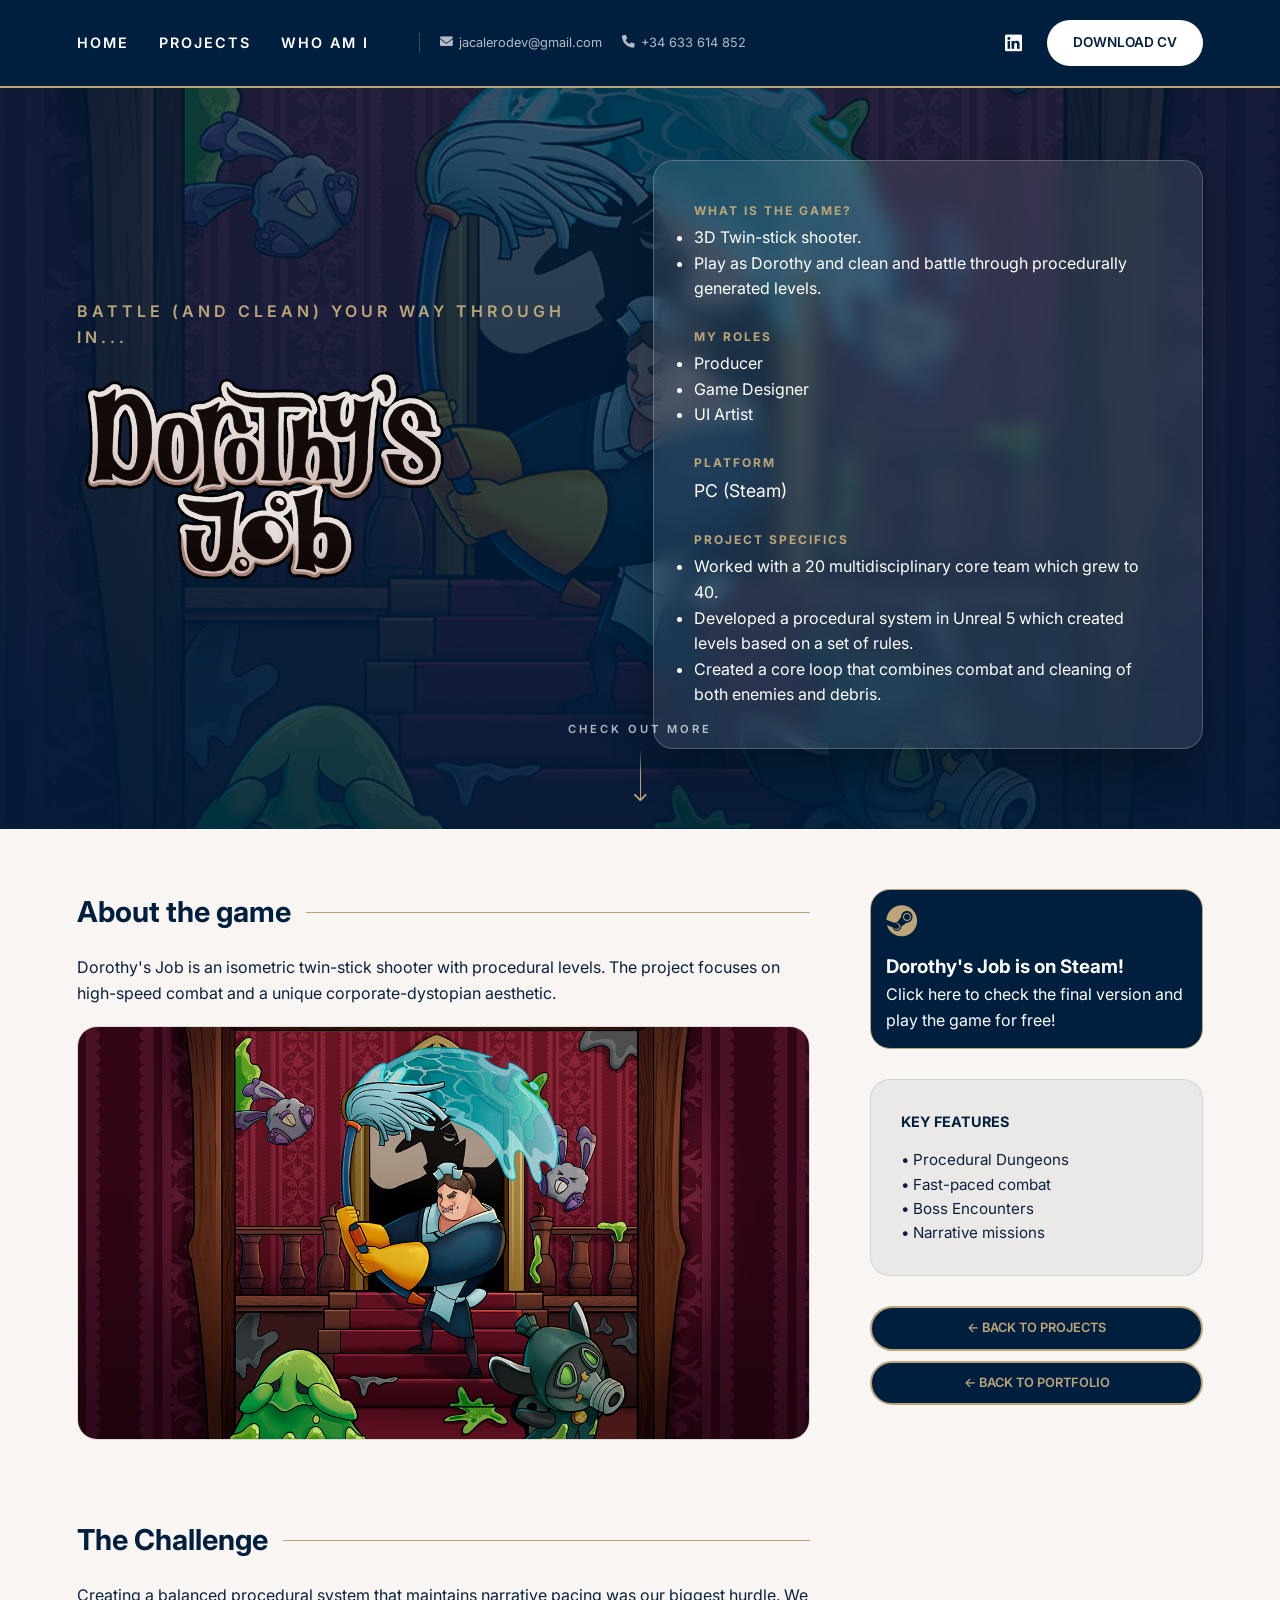
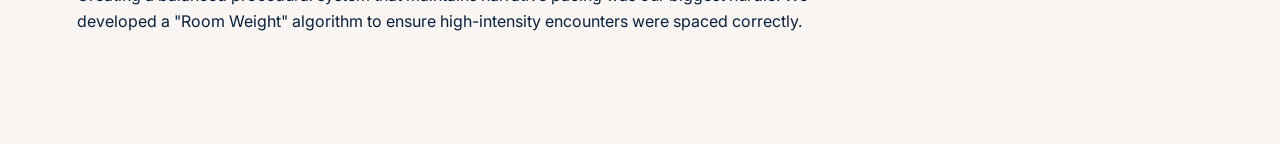
==== dorothy-project.html @ 3fcc6053 "Dorothy's project page primeros cambios" ====
<!DOCTYPE html>
<html lang="es">
<head>
    <meta charset="UTF-8">
    <meta name="viewport" content="width=device-width, initial-scale=1.0">
    <title>Dorothy's Job | Project Case Study</title>
    <link href="https://fonts.googleapis.com/css2?family=Inter:wght@300;400;600&display=swap" rel="stylesheet">
    <link rel="stylesheet" href="https://cdnjs.cloudflare.com/ajax/libs/font-awesome/6.0.0/css/all.min.css">
    <style>
        @view-transition {
            navigation: auto;
        }
        :root {
            --bg: #f8f5f2;
            --primary: #0a203e;
            --nav-navy: #001f3f;
            --nav-hover: #00152b;
            --accent-blue: #bca679;
            --text-dim: #b19e95;
            --color-apellido: #c0a265;
        }

        * {
            margin: 0;
            padding: 0;
            box-sizing: border-box;
        }

        body {
            background: var(--bg);
            color: var(--primary);
            font-family: 'Inter', sans-serif;
            line-height: 1.6;
            overflow-x: hidden;
        }

        @keyframes fadeIn {
            from {
                opacity: 0;
            }

            to {
                opacity: 1;
            }
        }

        @keyframes slideUp {
            from {
                opacity: 0;
                transform: translateY(30px);
            }

            to {
                opacity: 1;
                transform: translateY(0);
            }
        }

        .animate-fade {
            animation: fadeIn 1s ease forwards;
        }

        .animate-slide {
            opacity: 0;
            animation: slideUp 0.8s ease forwards;
        }

        .delay-1 {
            animation-delay: 0.2s;
        }

        .delay-2 {
            animation-delay: 0.4s;
        }

        .delay-3 {
            animation-delay: 0.6s;
        }

        .hero-nav {
            position: fixed;
            top: 0;
            width: 100%;
            display: flex;
            justify-content: space-between;
            align-items: center;
            padding: 20px 6vw;
            background: var(--nav-navy);
            border-bottom: 2px solid var(--accent-blue);
            z-index: 1000;
            animation: fadeIn 0.8s ease;
        }

        .nav-left {
            display: flex;
            align-items: center;
            gap: 30px;
        }

        .nav-item {
            text-decoration: none;
            color: #ffffff;
            font-weight: 600;
            font-size: 0.9rem;
            letter-spacing: 2px;
            transition: 0.3s;
        }

            .nav-item:hover {
                color: var(--accent-blue);
            }

        .social-link {
            color: white;
            font-size: 1.2rem;
            transition: 0.3s;
        }

            .social-link:hover {
                color: var(--accent-blue);
                transform: translateY(-2px);
            }

        .nav-cv-button {
            padding: 10px 24px;
            background: #ffffff;
            color: var(--nav-navy);
            text-decoration: none;
            font-weight: 600;
            border-radius: 50px;
            text-transform: uppercase;
            font-size: 0.85rem;
            transition: all 0.3s ease;
            border: 2px solid transparent;
        }

            .nav-cv-button:hover {
                background: var(--nav-hover);
                color: var(--accent-blue);
                border-color: var(--accent-blue);
                box-shadow: 0 4px 15px rgba(0,0,0,0.2);
            }

        .btn-styled {
            padding: 10px 24px;
            background: var(--nav-navy);
            color: var(--accent-blue);
            text-decoration: none;
            font-weight: 600;
            border-radius: 50px;
            text-transform: uppercase;
            font-size: 0.8rem;
            transition: all 0.3s ease;
            border: 2px solid var(--accent-blue);
            display: inline-block;
            text-align: center;
        }

            .btn-styled:hover {
                background: var(--accent-blue);
                color: var(--nav-navy);
                transform: translateY(-2px);
            }

        .project-hero {
            margin-top: 80px;
            padding: 80px 6vw;
            min-height: 500px;
            display: flex;
            align-items: center;
            justify-content: space-between;
            gap: 40px;
            position: relative;
            background: linear-gradient(rgba(0,31,63,0.7), rgba(0,31,63,0.85)), url('images/Dorothy01.png');
            background-size: cover;
            background-position: center;
            background-attachment: fixed;
            color: white;
            overflow: hidden;
        }

        .hero-title-area {
            flex: 1;
            text-align: left;
        }

            .hero-title-area h1 {
                font-size: 4rem;
                line-height: 1;
                margin: 10px 0;
                text-transform: uppercase;
            }

        .project-tagline {
            color: var(--accent-blue);
            font-weight: 600;
            text-transform: uppercase;
            letter-spacing: 4px;
            font-size: 1rem;
        }

        .project-spec-card {
            flex: 0 1 550px;
            background: rgba(255, 255, 255, 0.1);
            backdrop-filter: blur(10px);
            -webkit-backdrop-filter: blur(10px);
            padding: 40px;
            border-radius: 20px;
            border: 1px solid rgba(255, 255, 255, 0.2);
            display: grid;
            grid-template-columns: 1fr;
            gap: 25px;
            box-shadow: 0 20px 40px rgba(0,0,0,0.3);
        }

        .spec-item h5 {
            font-size: 0.75rem;
            color: var(--accent-blue);
            text-transform: uppercase;
            letter-spacing: 2px;
            margin-bottom: 5px;
        }

        .spec-item p {
            font-weight: 400;
            font-size: 1.1rem;
            color: white;
        }
        .nav-contact-data {
            display: flex;
            gap: 20px;
            margin-left: 20px;
            border-left: 1px solid rgba(255,255,255,0.2);
            padding-left: 20px;
        }
        .nav-right {
            display: flex;
            align-items: center;
            gap: 25px;
        }

        .contact-link {
            color: rgba(255,255,255,0.7);
            text-decoration: none;
            font-size: 0.8rem;
            display: flex;
            align-items: center;
            gap: 6px;
            transition: 0.3s;
        }

            .contact-link:hover {
                color: var(--accent-blue);
            }

        .main-container {
            max-width: 1300px;
            margin: 60px auto;
            padding: 0 6vw;
        }

        .project-grid {
            display: grid;
            grid-template-columns: 2.2fr 1fr;
            gap: 60px;
        }

        .content-section {
            margin-bottom: 50px;
        }

            .content-section h2 {
                font-size: 1.8rem;
                color: var(--nav-navy);
                margin-bottom: 20px;
                display: flex;
                align-items: center;
                gap: 15px;
            }

                .content-section h2::after {
                    content: "";
                    flex: 1;
                    height: 1px;
                    background: var(--accent-blue);
                }
        .project-image-small {
            width: 70%;
            border-radius: 20px;
            margin: 20px 0;
            border: 1px solid rgba(0,0,0,0.1);
            transition: transform 0.4s ease;
        }
            .project-image-small:hover {
                transform: scale(1.02);
            }
        .project-image-large {
            width: 100%;
            border-radius: 20px;
            margin: 20px 0;
            border: 1px solid rgba(0,0,0,0.1);
            transition: transform 0.4s ease;
        }

            .project-image-large:hover {
                transform: scale(1.02);
            }

        .project-sidebar {
            display: flex;
            flex-direction: column;
            gap: 30px;
        }

        .action-card {
            background: var(--nav-navy);
            color: white;
            padding: 15px;
            border-radius: 20px;
            text-decoration: none;
            transition: 0.3s;
            border: 1px solid var(--accent-blue);
        }

            .action-card:hover {
                transform: translateY(-5px);
                background: var(--nav-hover);
                box-shadow: 0 10px 25px rgba(0,31,63,0.2);
            }

            .action-card i {
                font-size: 2rem;
                color: var(--accent-blue);
                margin-bottom: 15px;
            }

        .sidebar-box {
            background: rgba(0,31,63,0.05);
            padding: 30px;
            border-radius: 20px;
            border: 1px solid rgba(0,31,63,0.1);
        }

        @media (max-width: 1000px) {
            .project-hero {
                flex-direction: column;
                text-align: center;
                padding-top: 120px;
            }

            .hero-title-area {
                text-align: center;
            }

            .project-spec-card {
                width: 100%;
                flex: none;
            }

            .project-grid {
                grid-template-columns: 1fr;
            }

            .hero-title-area h1 {
                font-size: 2.8rem;
            }
        }
        .scroll-indicator {
            position: absolute;
            bottom: 30px; /* Distancia desde el fondo del hero */
            left: 50%;
            transform: translateX(-50%);
            display: flex;
            flex-direction: column;
            align-items: center;
            gap: 10px;
            z-index: 10;
            cursor: pointer;
            opacity: 0.8;
            transition: opacity 0.3s ease;
        }

            .scroll-indicator:hover {
                opacity: 1;
            }

        .scroll-text {
            font-size: 0.7rem;
            text-transform: uppercase;
            letter-spacing: 3px;
            color: rgba(255, 255, 255, 0.7);
            font-weight: 600;
        }

        .arrow-container {
            display: flex;
            flex-direction: column;
            align-items: center;
            position: relative;
            height: 50px; /* Altura total de la línea + flecha */
        }

        .arrow-line {
            width: 1px;
            height: 100%; /* Ocupa toda la altura del contenedor */
            background: linear-gradient(to bottom, rgba(188, 166, 121, 0), var(--accent-blue) 50%, var(--accent-blue));
            animation: lengthenLine 2s infinite;
            transform-origin: top;
        }

        .arrow-head {
            font-size: 0.9rem;
            color: var(--accent-blue);
            position: absolute;
            bottom: -5px; /* Ajuste para que la punta de la flecha toque la línea */
            animation: nudgeArrow 2s infinite;
        }

        /* --- ANIMACIONES PARA EL SCROLL --- */
        @keyframes lengthenLine {
            0% {
                transform: scaleY(0);
                opacity: 0;
            }

            30% {
                transform: scaleY(1);
                opacity: 1;
            }

            60% {
                transform: scaleY(1);
                opacity: 1;
            }

            90% {
                transform: scaleY(1);
                opacity: 0;
            }

            100% {
                transform: scaleY(1);
                opacity: 0;
            }
        }

        @keyframes nudgeArrow {
            0% {
                transform: translateY(-10px);
                opacity: 0;
            }

            30% {
                transform: translateY(0);
                opacity: 1;
            }

            60% {
                transform: translateY(5px);
                opacity: 1;
            }

            90% {
                transform: translateY(5px);
                opacity: 0;
            }

            100% {
                transform: translateY(5px);
                opacity: 0;
            }
        }

        /* Ajuste para que no moleste en móviles muy pequeños */
        @media (max-height: 600px) {
            .scroll-indicator {
                display: none;
            }
        }
    </style>
</head>
<body>

    <nav class="hero-nav">
        <div class="nav-left">
            <a class="nav-item" href="index.html">HOME</a>
            <a class="nav-item" href="projects.html">PROJECTS</a>
            <a class="nav-item" href="whoami.html">WHO AM I</a>

            <div class="nav-contact-data">
                <a href="mailto:jacalerodev@gmail.com" class="contact-link"><i class="fas fa-envelope"></i> jacalerodev@gmail.com</a>
                <a href="tel:+34633614852" class="contact-link"><i class="fas fa-phone"></i> +34 633 614 852</a>
            </div>
        </div>
        <div class="nav-right">
            <a href="https://linkedin.com/in/juanantoniocalero" target="_blank" class="social-link"><i class="fab fa-linkedin"></i></a>
            <a href="CVJuanAntonioCalero.pdf" download="CVJuanAntonioCalero.pdf" class="nav-cv-button">Download CV</a>
        </div>
    </nav>

    <header class="project-hero animate-fade">
        <div class="hero-title-area animate-slide delay-1">
            <p class="project-tagline">Battle (and clean) your way through in...</p>
            <img src="images/Dorothy02.png" class="project-image-small" alt="Project-logo">

        </div>

        <div class="project-spec-card animate-slide delay-2">
            <div class="spec-item">
                <h5>WHAT IS THE GAME?</h5>
                <p>
                    <ul>
                        <li>3D Twin-stick shooter.</li>
                        <li>Play as Dorothy and clean and battle through procedurally generated levels.</li>
                    </ul>
                </p>
            </div>
            <div class="spec-item">
                <h5>MY ROLES</h5>
                <p>
                    <ul>
                        <li>Producer</li>
                        <li>Game Designer</li>
                        <li>UI Artist</li>
                    </ul>
                </p>
            </div>
            <div class="spec-item">
                <h5>PLATFORM</h5>
                <p>PC (Steam)</p>
            </div>
            <div class="spec-item">
                <h5>PROJECT SPECIFICS</h5>
                <p>
                    <ul>
                        <li>Worked with a 20 multidisciplinary core team which grew to 40.</li>
                        <li>Developed a procedural system in Unreal 5 which created levels based on a set of rules.</li>
                        <li>Created a core loop that combines combat and cleaning of both enemies and debris.</li>
                    </ul>
                </p>
            </div>
        </div>
        <div class="scroll-indicator animate-fade delay-3">
            <span class="scroll-text">Check out more</span>
            <div class="arrow-container">
                <div class="arrow-line"></div>
                <i class="fas fa-chevron-down arrow-head"></i>
            </div>
        </div>
    </header>

    <div class="main-container">
        <div class="project-grid">
            <div class="project-main-content">
                <section class="content-section animate-slide delay-1">
                    <h2>About the game</h2>
                    <p>Dorothy's Job is an isometric twin-stick shooter with procedural levels. The project focuses on high-speed combat and a unique corporate-dystopian aesthetic.</p>
                    <img src="images/Dorothy01.png" class="project-image-large" alt="Gameplay screenshot">
                </section>

                <section class="content-section animate-slide delay-2">
                    <h2>The Challenge</h2>
                    <p>Creating a balanced procedural system that maintains narrative pacing was our biggest hurdle. We developed a "Room Weight" algorithm to ensure high-intensity encounters were spaced correctly.</p>
                </section>
            </div>

            <aside class="project-sidebar animate-slide delay-3">
                <a href="https://store.steampowered.com/app/3926730/Dorothys_Job/" target="_blank" class="action-card">
                    <i class="fab fa-steam"></i>
                    <h3>Dorothy's Job is on Steam!</h3>
                    <p>Click here to check the final version and play the game for free!</p>
                </a>

                <div class="sidebar-box">
                    <h4 style="margin-bottom: 15px; font-size: 0.9rem; text-transform: uppercase; color: var(--nav-navy);">Key Features</h4>
                    <p style="font-size: 0.95rem;">
                        • Procedural Dungeons<br>
                        • Fast-paced combat<br>
                        • Boss Encounters<br>
                        • Narrative missions
                    </p>
                </div>

                <div style="display: flex; flex-direction: column; gap: 10px;">
                    <a href="projects.html" class="btn-styled">← Back to Projects</a>
                    <a href="index.html" class="btn-styled">← Back to Portfolio</a>
                </div>
            </aside>
        </div>
    </div>

</body>
</html>
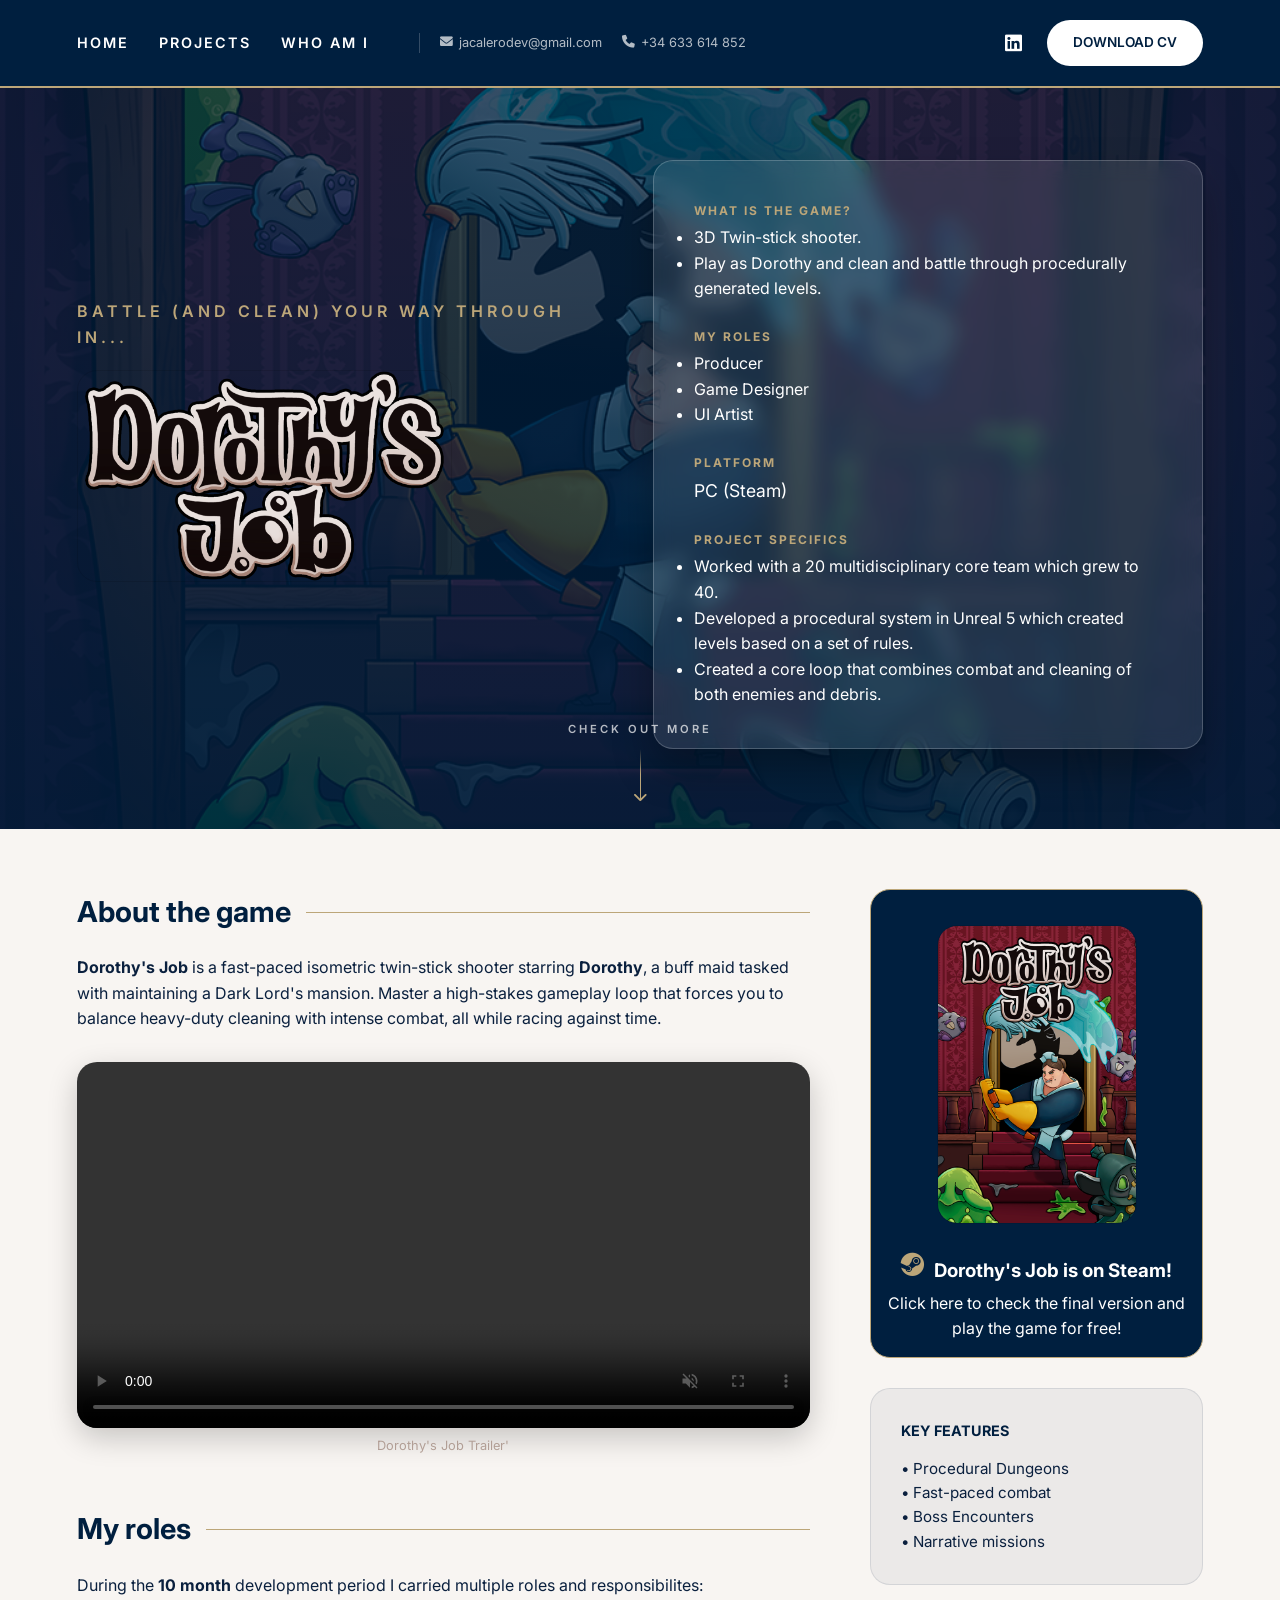
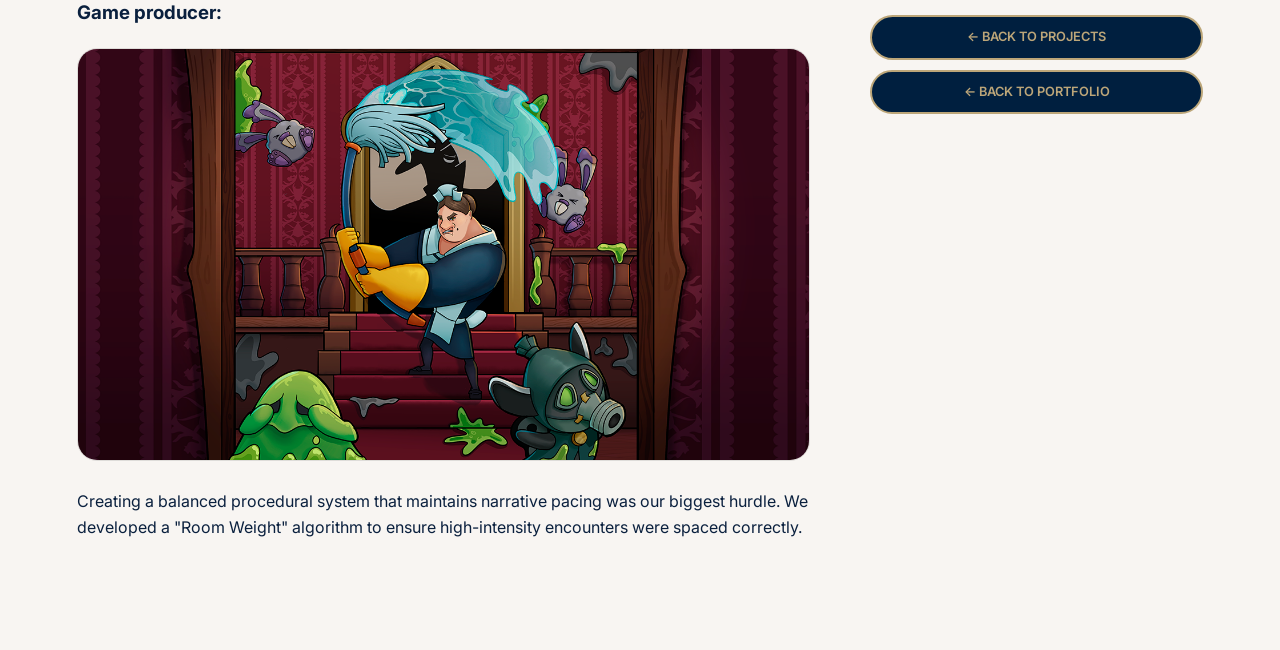
==== commit 7baae72e: "cambios project dorothy 2" ====
--- a/dorothy-project.html
+++ b/dorothy-project.html
@@ -286,12 +286,25 @@
                 }
         .project-image-small {
             width: 70%;
+            max-width: 200px;
             border-radius: 20px;
             margin: 20px 0;
             border: 1px solid rgba(0,0,0,0.1);
             transition: transform 0.4s ease;
+
         }
             .project-image-small:hover {
+                transform: scale(1.02);
+            }
+        .project-image-medium {
+            width: 70%;
+            border-radius: 20px;
+            margin: 20px 0;
+            border: 1px solid rgba(0,0,0,0.1);
+            transition: transform 0.4s ease;
+        }
+
+            .project-image-medium:hover {
                 transform: scale(1.02);
             }
         .project-image-large {
@@ -320,6 +333,8 @@
             text-decoration: none;
             transition: 0.3s;
             border: 1px solid var(--accent-blue);
+            align-items: center; /* <--- ESTO CENTRA TODO HORIZONTALMENTE */
+            text-align: center; /* <--- ESTO CENTRA LOS TEXTOS (h3 y p) */
         }
 
             .action-card:hover {
@@ -501,7 +516,7 @@
     <header class="project-hero animate-fade">
         <div class="hero-title-area animate-slide delay-1">
             <p class="project-tagline">Battle (and clean) your way through in...</p>
-            <img src="images/Dorothy02.png" class="project-image-small" alt="Project-logo">
+            <img src="images/Dorothy02.png" class="project-image-medium" alt="Project-logo">
 
         </div>
 
@@ -553,23 +568,46 @@
         <div class="project-grid">
             <div class="project-main-content">
                 <section class="content-section animate-slide delay-1">
-                    <h2>About the game</h2>
-                    <p>Dorothy's Job is an isometric twin-stick shooter with procedural levels. The project focuses on high-speed combat and a unique corporate-dystopian aesthetic.</p>
+                    <div class="project-main-content">
+                        <section class="content-section animate-slide delay-1">
+                            <h2>About the game</h2>
+                            <p>
+                                <strong>Dorothy's Job</strong> is a fast-paced isometric twin-stick shooter starring <strong>Dorothy</strong>, a buff maid
+                                tasked with maintaining a Dark Lord's mansion. Master a high-stakes gameplay loop that forces you to balance heavy-duty cleaning
+                                with intense combat, all while racing against time.
+                            </p>
+                            <div style="margin: 30px 0;">
+                                <video controls muted width="100%" style="border-radius: 20px; box-shadow: 0 10px 30px rgba(0,0,0,0.2);">
+                                    <source src="images/DorothyTrailer.mp4" type="video/mp4">
+                                </video>
+                                <p style="font-size: 0.8rem; color: var(--text-dim); text-align: center;">Dorothy's Job Trailer'</p>
+                                
+                            </div>
+                        </section>
+                    </div>
+                </section>
+                <section class="content-section animate-slide delay-2">
+                    <h2>My roles</h2>
+                    <p>During the <strong>10 month</strong> development period I carried multiple roles and responsibilites:</p>
+                    <h3>Game producer:</h3>
+
                     <img src="images/Dorothy01.png" class="project-image-large" alt="Gameplay screenshot">
-                </section>
-
-                <section class="content-section animate-slide delay-2">
-                    <h2>The Challenge</h2>
                     <p>Creating a balanced procedural system that maintains narrative pacing was our biggest hurdle. We developed a "Room Weight" algorithm to ensure high-intensity encounters were spaced correctly.</p>
                 </section>
             </div>
 
             <aside class="project-sidebar animate-slide delay-3">
-                <a href="https://store.steampowered.com/app/3926730/Dorothys_Job/" target="_blank" class="action-card">
-                    <i class="fab fa-steam"></i>
-                    <h3>Dorothy's Job is on Steam!</h3>
-                    <p>Click here to check the final version and play the game for free!</p>
-                </a>
+                    <a href="https://store.steampowered.com/app/3926730/Dorothys_Job/" target="_blank" class="action-card">
+                        <img src="images/Dorothy03.png" class="project-image-small" alt="Dorothy-Case">
+
+                        <div style="display: flex; align-items: center; gap: 10px; justify-content: center;">
+                            <i class="fab fa-steam" style="font-size: 1.5rem; color: var(--accent-blue);"></i>
+                            <h3 style="margin: 0; ">Dorothy's Job is on Steam!</h3>
+                        </div>
+
+                        <p>Click here to check the final version and play the game for free!</p>
+                    </a>
+                
 
                 <div class="sidebar-box">
                     <h4 style="margin-bottom: 15px; font-size: 0.9rem; text-transform: uppercase; color: var(--nav-navy);">Key Features</h4>
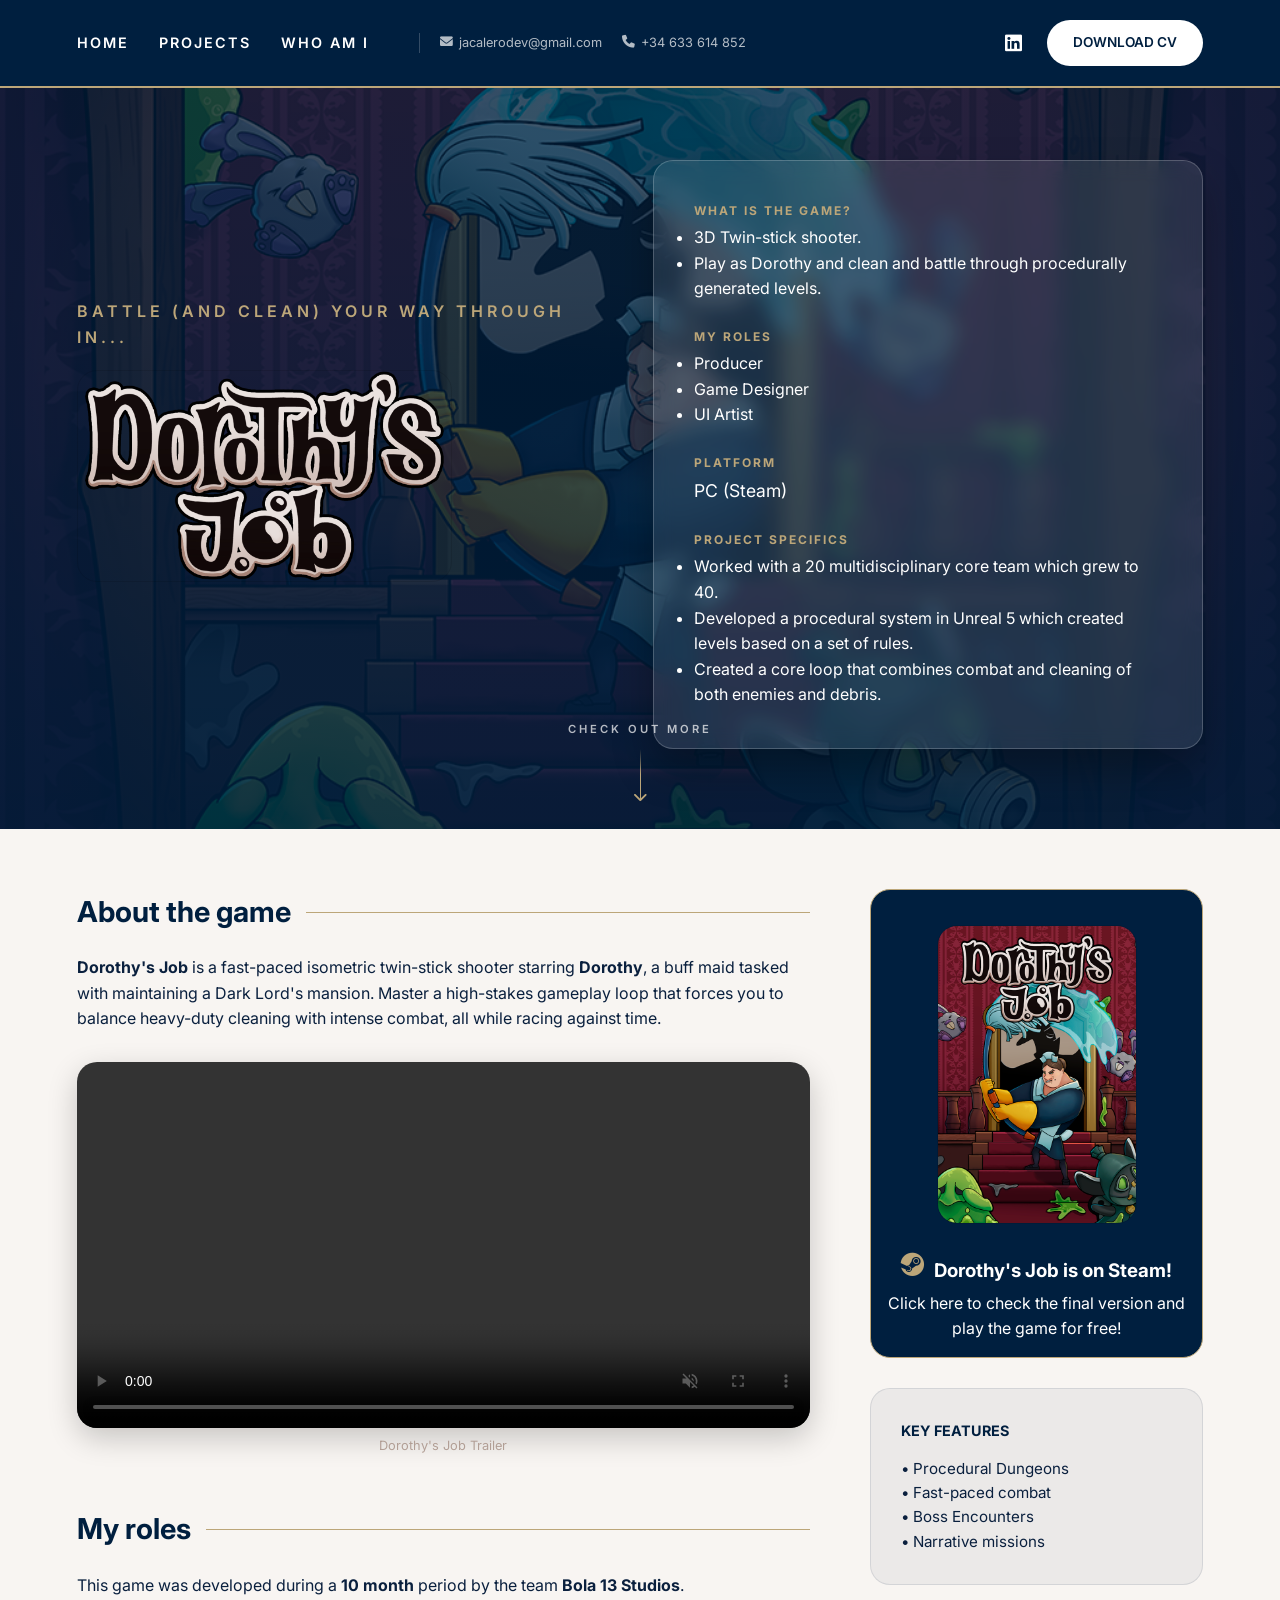
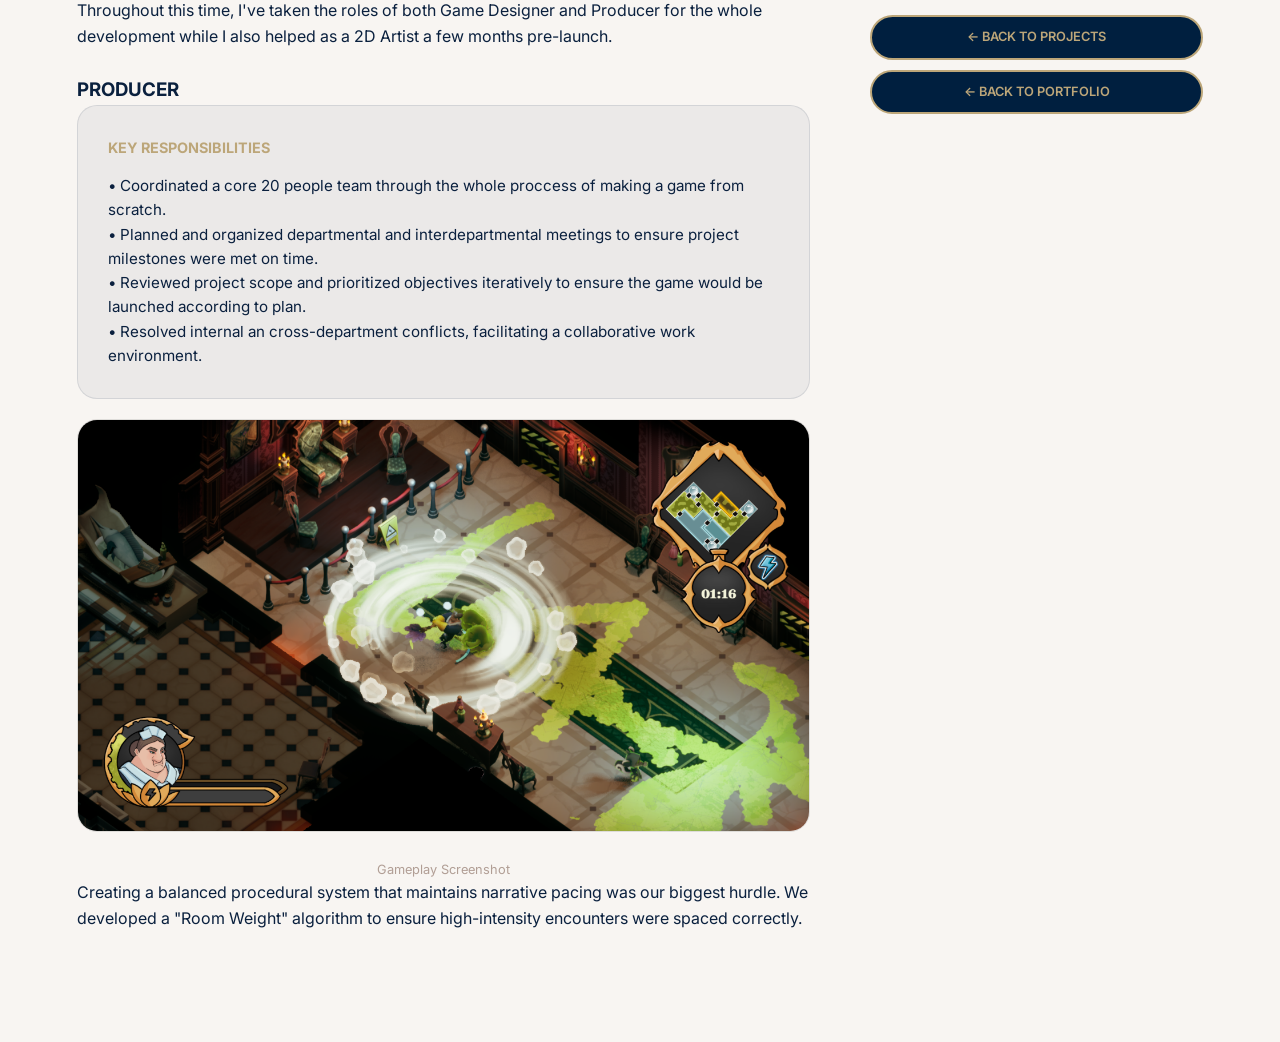
==== commit 172f6495: "cambios 2 y añadido imagen proyecto" ====
--- a/dorothy-project.html
+++ b/dorothy-project.html
@@ -580,7 +580,7 @@
                                 <video controls muted width="100%" style="border-radius: 20px; box-shadow: 0 10px 30px rgba(0,0,0,0.2);">
                                     <source src="images/DorothyTrailer.mp4" type="video/mp4">
                                 </video>
-                                <p style="font-size: 0.8rem; color: var(--text-dim); text-align: center;">Dorothy's Job Trailer'</p>
+                                <p style="font-size: 0.8rem; color: var(--text-dim); text-align: center;">Dorothy's Job Trailer</p>
                                 
                             </div>
                         </section>
@@ -588,10 +588,23 @@
                 </section>
                 <section class="content-section animate-slide delay-2">
                     <h2>My roles</h2>
-                    <p>During the <strong>10 month</strong> development period I carried multiple roles and responsibilites:</p>
-                    <h3>Game producer:</h3>
-
-                    <img src="images/Dorothy01.png" class="project-image-large" alt="Gameplay screenshot">
+                    <p>
+                        This game was developed during a <strong>10 month</strong> period by the team <strong>Bola 13 Studios</strong>.<br />
+                        Throughout this time, I've taken the roles of both Game Designer and Producer for the whole development while I also helped as a 2D Artist a few
+                        months pre-launch.
+                    </p><br>
+                    <h3>PRODUCER</h3>
+                    <div class="sidebar-box">
+                        <h4 style="margin-bottom: 15px; font-size: 0.9rem; text-transform: uppercase; color: var(--accent-blue);">KEY RESPONSIBILITIES</h4>
+                        <p style="font-size: 0.95rem;">
+                            • Coordinated a core 20 people team through the whole proccess of making a game from scratch.<br>
+                            • Planned and organized departmental and interdepartmental meetings to ensure project milestones were met on time.<br>
+                            • Reviewed project scope and prioritized objectives iteratively to ensure the game would be launched according to plan.<br>
+                            • Resolved internal an cross-department conflicts, facilitating a collaborative work environment.
+                        </p>
+                    </div>
+                    <img src="images/Dorothy04.png" class="project-image-large" alt="Gameplay screenshot">
+                    <p style="font-size: 0.8rem; color: var(--text-dim); text-align: center;">Gameplay Screenshot</p>
                     <p>Creating a balanced procedural system that maintains narrative pacing was our biggest hurdle. We developed a "Room Weight" algorithm to ensure high-intensity encounters were spaced correctly.</p>
                 </section>
             </div>
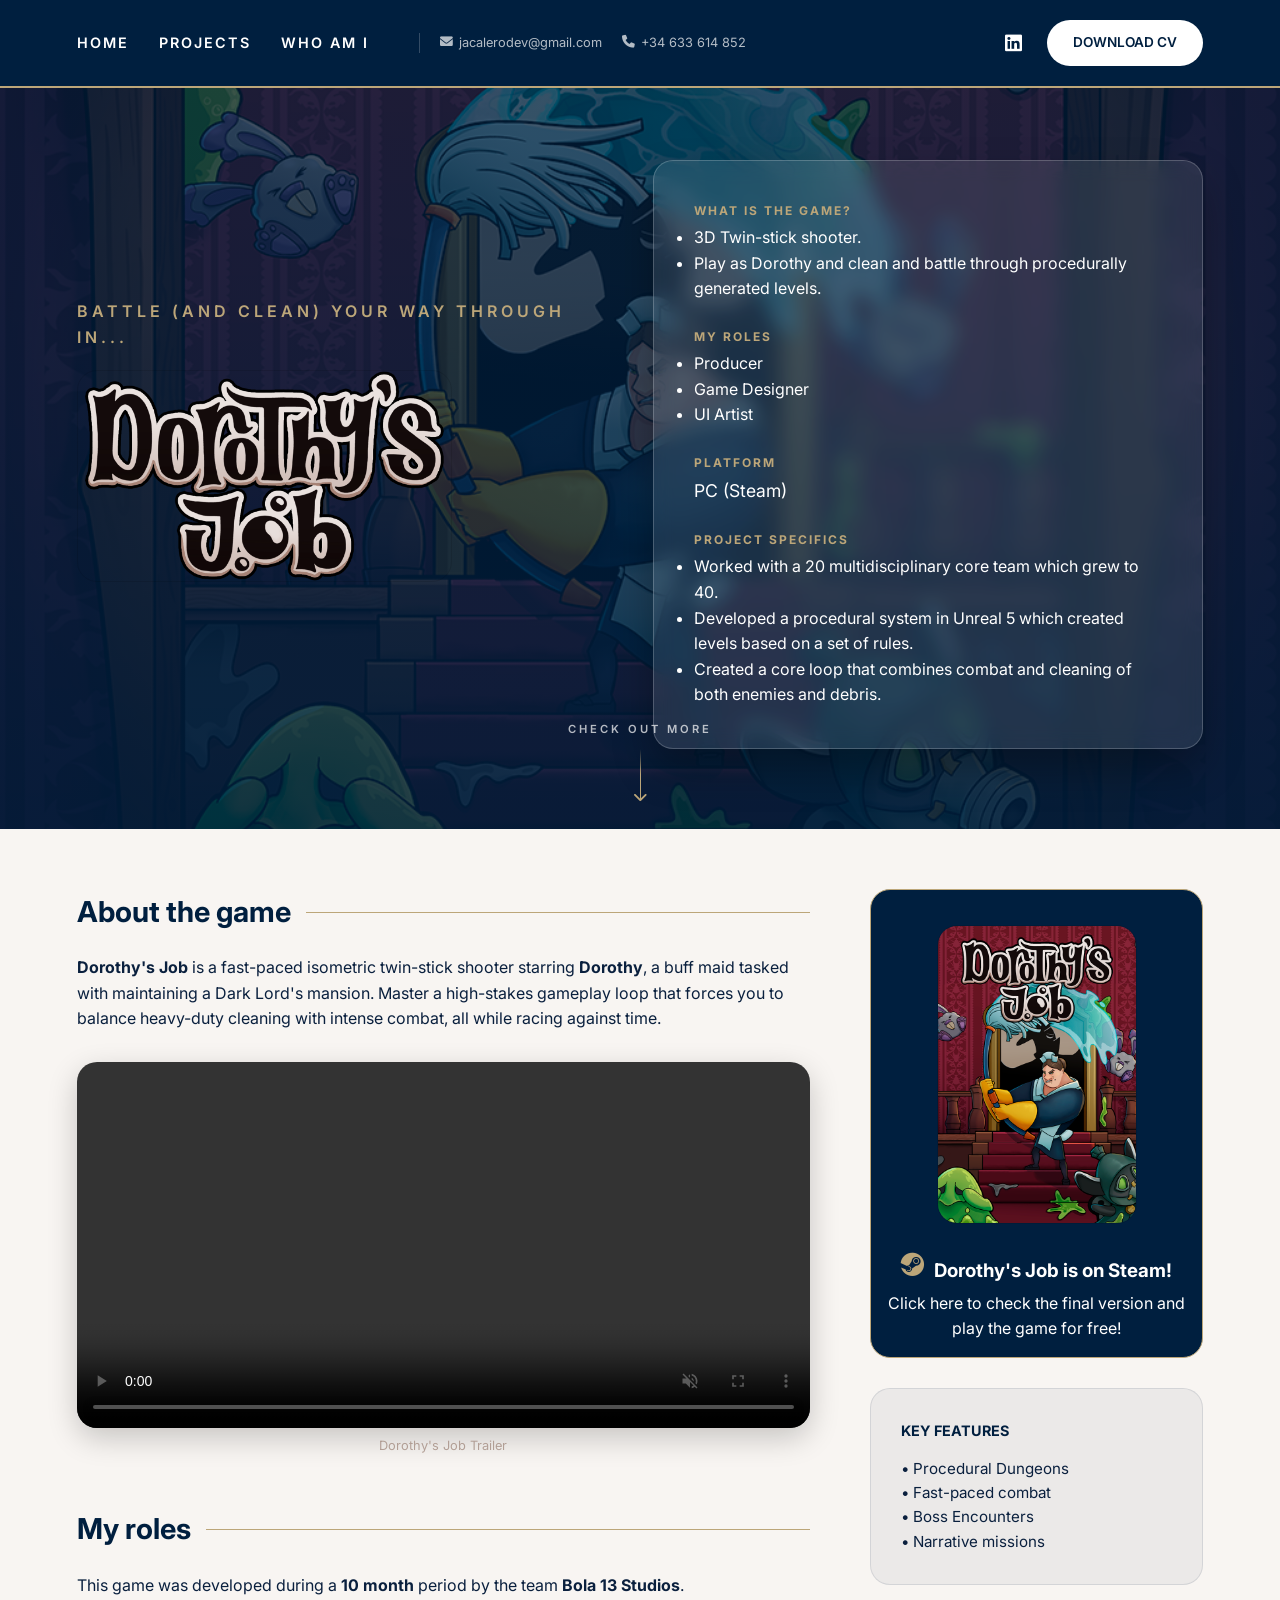
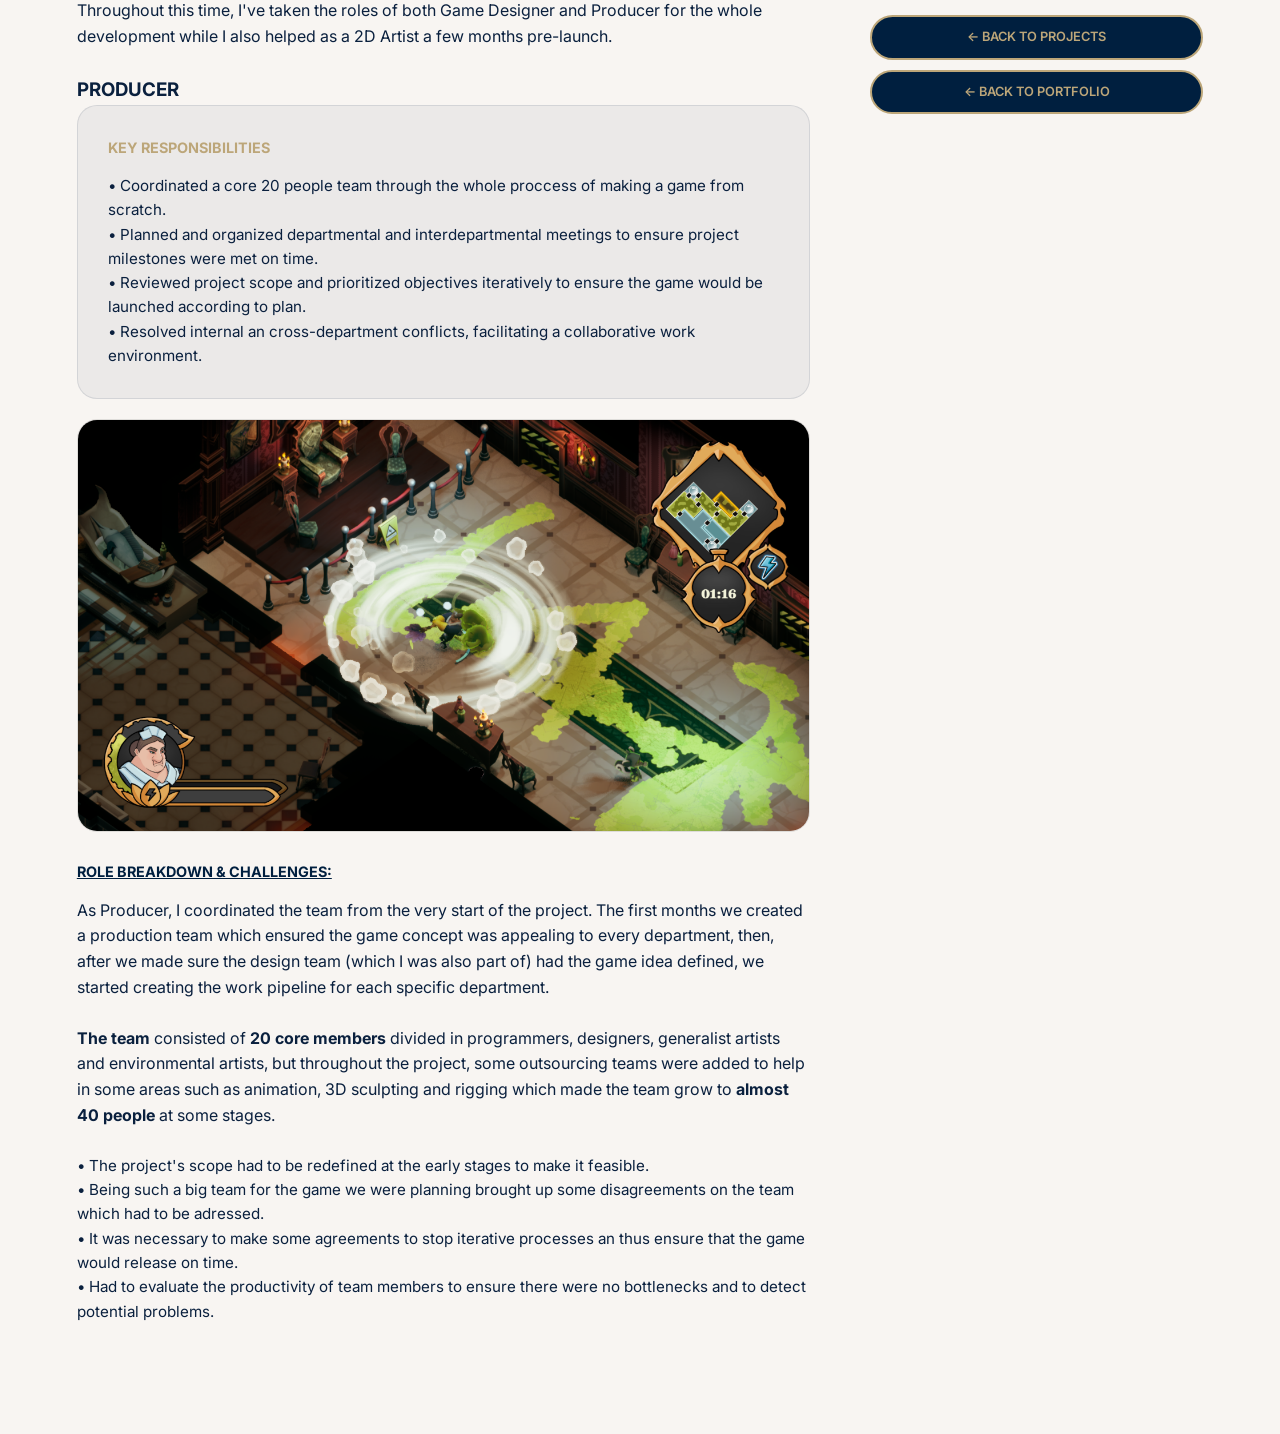
==== commit bd45f762: "Descripcion dorothy producer" ====
--- a/dorothy-project.html
+++ b/dorothy-project.html
@@ -581,7 +581,6 @@
                                     <source src="images/DorothyTrailer.mp4" type="video/mp4">
                                 </video>
                                 <p style="font-size: 0.8rem; color: var(--text-dim); text-align: center;">Dorothy's Job Trailer</p>
-                                
                             </div>
                         </section>
                     </div>
@@ -604,8 +603,22 @@
                         </p>
                     </div>
                     <img src="images/Dorothy04.png" class="project-image-large" alt="Gameplay screenshot">
-                    <p style="font-size: 0.8rem; color: var(--text-dim); text-align: center;">Gameplay Screenshot</p>
-                    <p>Creating a balanced procedural system that maintains narrative pacing was our biggest hurdle. We developed a "Room Weight" algorithm to ensure high-intensity encounters were spaced correctly.</p>
+                    <p>
+                        <h4 style="margin-bottom: 15px; font-size: 0.9rem; text-transform: uppercase; color: var(--nav-navy);"><u>ROLE BREAKDOWN & CHALLENGES:</u></h4>
+                        As Producer, I coordinated the team from the very start of the project. The first months we created a production team which ensured
+                        the game concept was appealing to every department, then, after we made sure the design team (which I was also part of) had the game idea
+                        defined, we started creating the work pipeline for each specific department. <br><br>
+                        <strong>The team</strong> consisted of <strong>20 core members</strong> divided in programmers, designers, generalist artists and environmental artists, but throughout
+                        the project, some outsourcing teams were added to help in some areas such as animation, 3D sculpting and rigging which made the team grow
+                        to <strong>almost 40 people</strong> at some stages.<br><br>
+                        
+                    <p style="font-size: 0.95rem;">
+                        • The project's scope had to be redefined at the early stages to make it feasible.<br>
+                        • Being such a big team for the game we were planning brought up some disagreements on the team which had to be adressed.<br>
+                        • It was necessary to make some agreements to stop iterative processes an thus ensure that the game would release on time.<br>
+                        • Had to evaluate the productivity of team members to ensure there were no bottlenecks and to detect potential problems.
+                    </p>
+                    </p>
                 </section>
             </div>
 
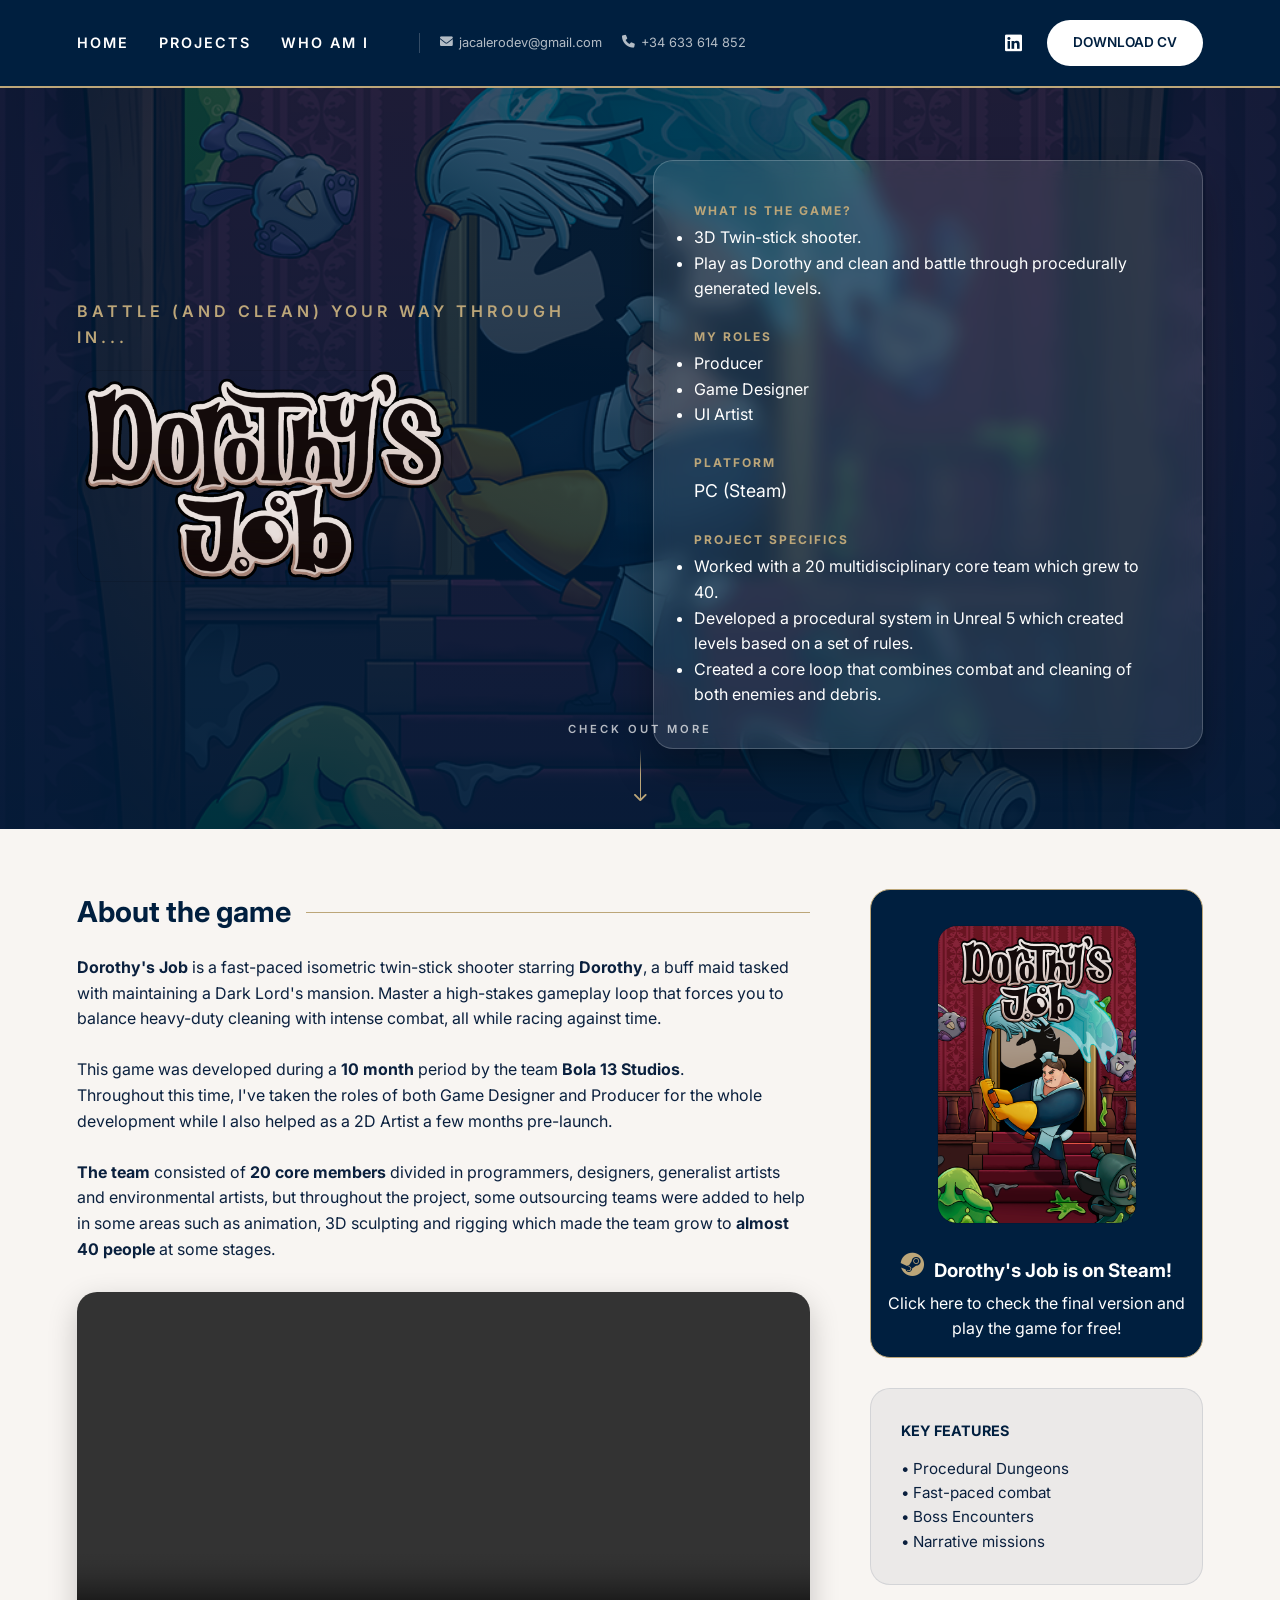
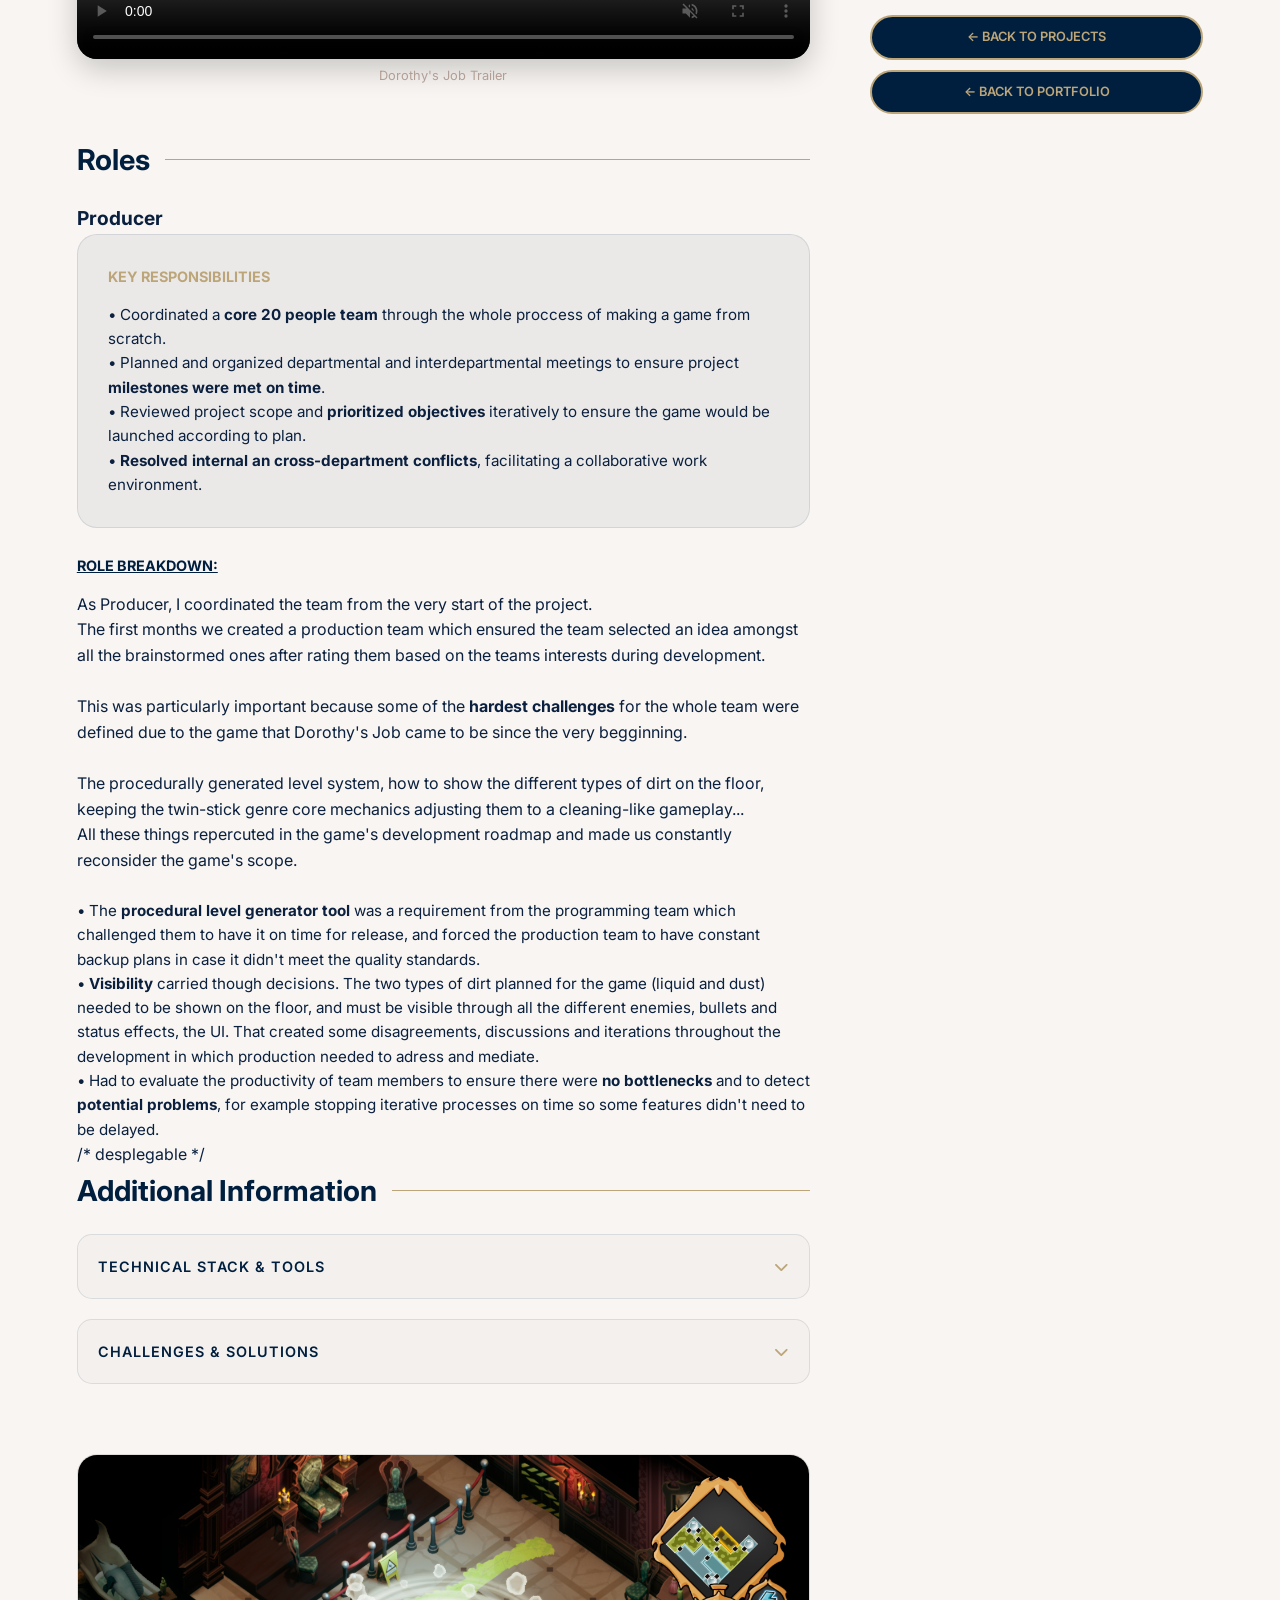
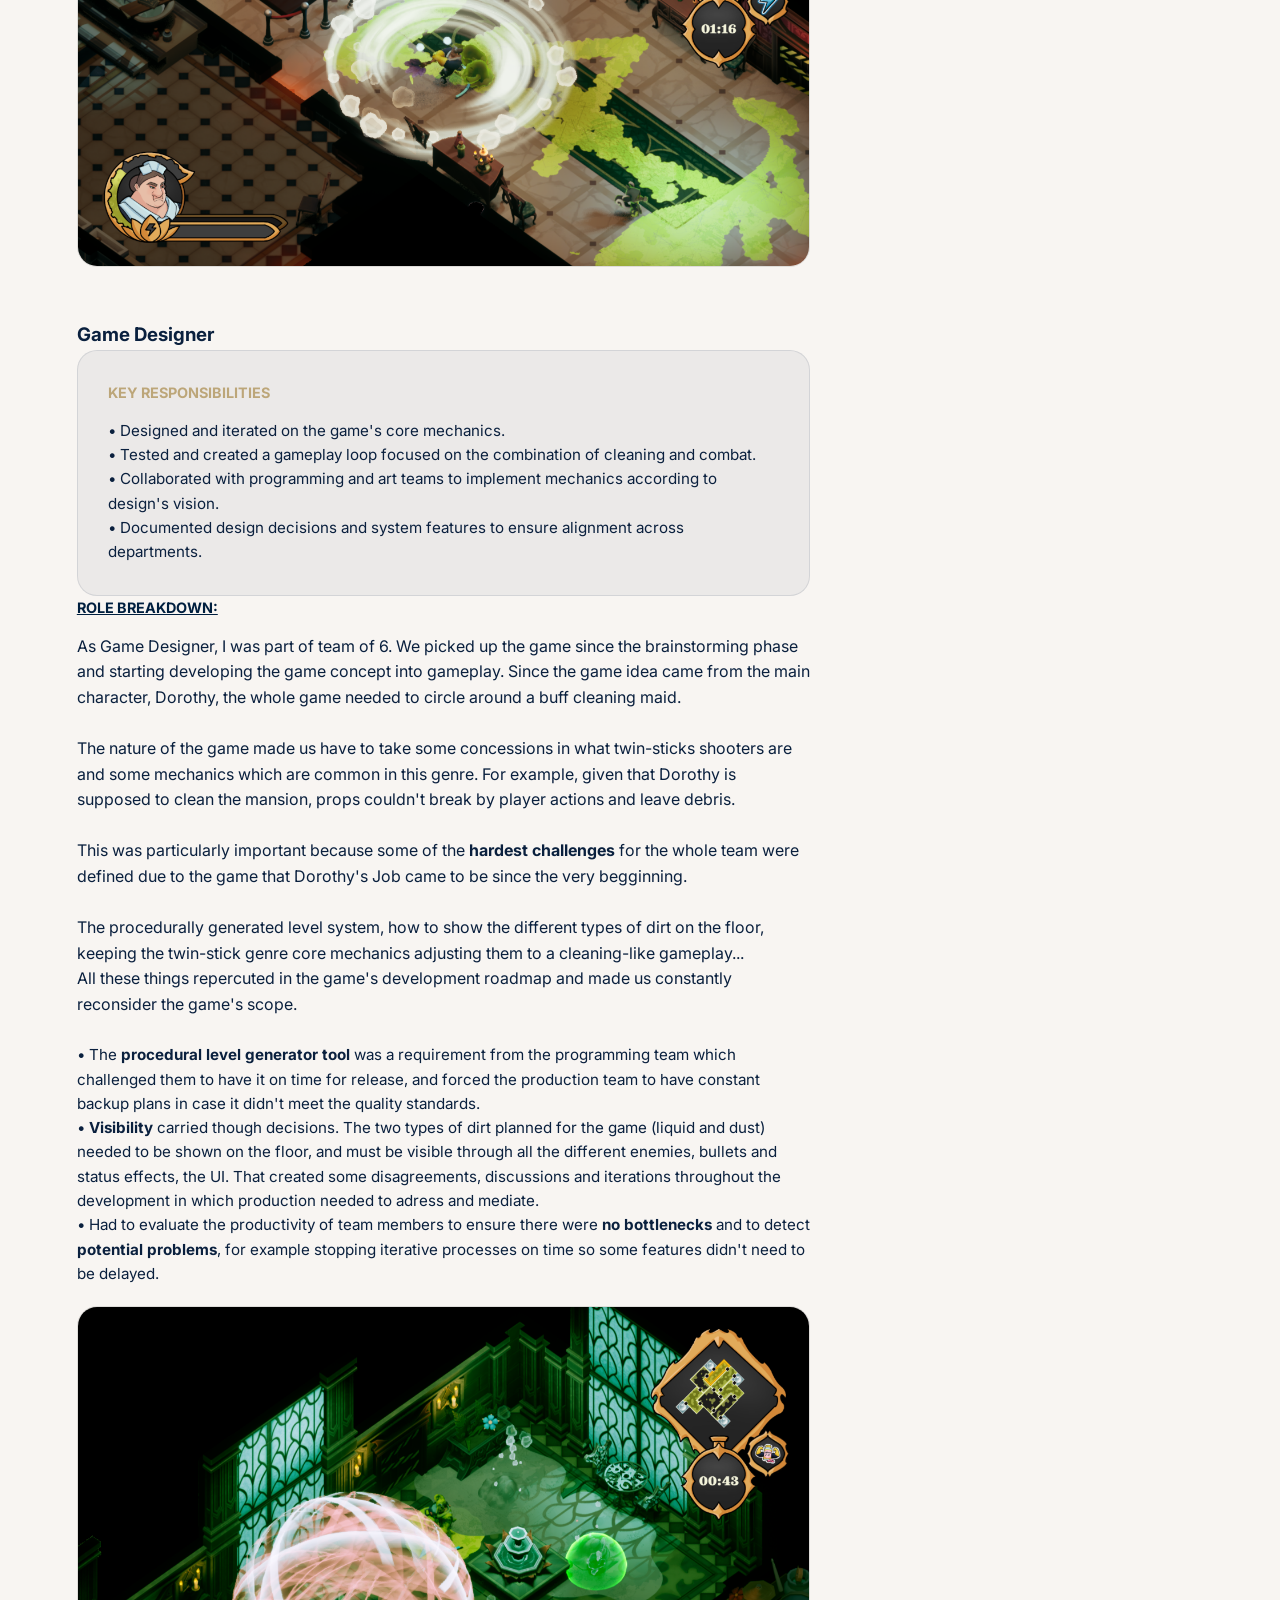
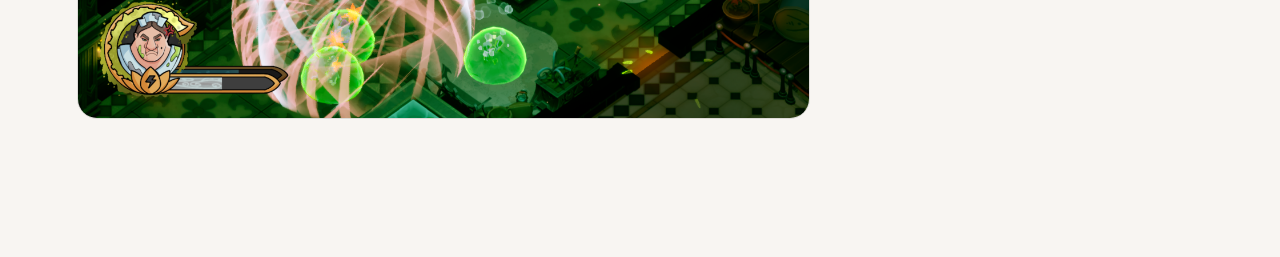
==== commit acb0427c: "añadido desplegable y mas info de los roles" ====
--- a/dorothy-project.html
+++ b/dorothy-project.html
@@ -491,6 +491,61 @@
             .scroll-indicator {
                 display: none;
             }
+        }
+
+        /* Estilo para el Desplegable (Acordeón) */
+        .project-accordion {
+            margin-bottom: 20px;
+            border: 1px solid rgba(0,31,63,0.1);
+            border-radius: 15px;
+            overflow: hidden;
+            background: rgba(0,31,63,0.02);
+            transition: 0.3s;
+        }
+
+            .project-accordion[open] {
+                background: #ffffff;
+                box-shadow: 0 10px 30px rgba(0,0,0,0.05);
+                border-color: var(--accent-blue);
+            }
+
+            .project-accordion summary {
+                padding: 20px;
+                list-style: none;
+                display: flex;
+                justify-content: space-between;
+                align-items: center;
+                font-weight: 600;
+                color: var(--nav-navy);
+                cursor: pointer;
+                text-transform: uppercase;
+                letter-spacing: 1px;
+                font-size: 0.9rem;
+            }
+
+                /* Icono de la flecha */
+                .project-accordion summary::after {
+                    content: '\f078'; /* Icono de FontAwesome */
+                    font-family: 'Font Awesome 6 Free';
+                    font-weight: 900;
+                    color: var(--accent-blue);
+                    transition: transform 0.3s ease;
+                }
+
+            .project-accordion[open] summary::after {
+                transform: rotate(180deg);
+            }
+
+        .accordion-content {
+            padding: 0 20px 20px 20px;
+            font-size: 0.95rem;
+            color: var(--primary);
+            line-height: 1.6;
+            animation: fadeIn 0.4s ease;
+        }
+
+        .project-accordion summary::-webkit-details-marker {
+            display: none;
         }
     </style>
 </head>
@@ -574,10 +629,18 @@
                             <p>
                                 <strong>Dorothy's Job</strong> is a fast-paced isometric twin-stick shooter starring <strong>Dorothy</strong>, a buff maid
                                 tasked with maintaining a Dark Lord's mansion. Master a high-stakes gameplay loop that forces you to balance heavy-duty cleaning
-                                with intense combat, all while racing against time.
+                                with intense combat, all while racing against time.<br><br>
+                            <p>
+                                This game was developed during a <strong>10 month</strong> period by the team <strong>Bola 13 Studios</strong>.<br />
+                                Throughout this time, I've taken the roles of both Game Designer and Producer for the whole development while I also helped as a 2D Artist a few
+                                months pre-launch.<br><br>
+                            </p>
+                            <strong>The team</strong> consisted of <strong>20 core members</strong> divided in programmers, designers, generalist artists and environmental artists, but throughout
+                            the project, some outsourcing teams were added to help in some areas such as animation, 3D sculpting and rigging which made the team grow
+                            to <strong>almost 40 people</strong> at some stages.
                             </p>
                             <div style="margin: 30px 0;">
-                                <video controls muted width="100%" style="border-radius: 20px; box-shadow: 0 10px 30px rgba(0,0,0,0.2);">
+                                <video controls autoplay loop muted width="100%" style="border-radius: 20px; box-shadow: 0 10px 30px rgba(0,0,0,0.2);">
                                     <source src="images/DorothyTrailer.mp4" type="video/mp4">
                                 </video>
                                 <p style="font-size: 0.8rem; color: var(--text-dim); text-align: center;">Dorothy's Job Trailer</p>
@@ -586,39 +649,98 @@
                     </div>
                 </section>
                 <section class="content-section animate-slide delay-2">
-                    <h2>My roles</h2>
-                    <p>
-                        This game was developed during a <strong>10 month</strong> period by the team <strong>Bola 13 Studios</strong>.<br />
-                        Throughout this time, I've taken the roles of both Game Designer and Producer for the whole development while I also helped as a 2D Artist a few
-                        months pre-launch.
-                    </p><br>
-                    <h3>PRODUCER</h3>
+                    <h2>Roles</h2>
+                    <h3 style="font-size: 1.2rem;">Producer</h3>
                     <div class="sidebar-box">
                         <h4 style="margin-bottom: 15px; font-size: 0.9rem; text-transform: uppercase; color: var(--accent-blue);">KEY RESPONSIBILITIES</h4>
                         <p style="font-size: 0.95rem;">
-                            • Coordinated a core 20 people team through the whole proccess of making a game from scratch.<br>
-                            • Planned and organized departmental and interdepartmental meetings to ensure project milestones were met on time.<br>
-                            • Reviewed project scope and prioritized objectives iteratively to ensure the game would be launched according to plan.<br>
-                            • Resolved internal an cross-department conflicts, facilitating a collaborative work environment.
+                            • Coordinated a <strong>core 20 people team</strong> through the whole proccess of making a game from scratch.<br>
+                            • Planned and organized departmental and interdepartmental meetings to ensure project <strong>milestones were met on time</strong>.<br>
+                            • Reviewed project scope and <strong>prioritized objectives</strong> iteratively to ensure the game would be launched according to plan.<br>
+                            • <strong>Resolved internal an cross-department conflicts</strong>, facilitating a collaborative work environment.
                         </p>
                     </div>
+                    <br>
+                    <p>
+                        <h4 style="margin-bottom: 15px; font-size: 0.9rem; text-transform: uppercase; color: var(--nav-navy);"><u>ROLE BREAKDOWN:</u></h4>
+                        As Producer, I coordinated the team from the very start of the project. <br>
+                        The first months we created a production team which ensured the team selected an idea amongst all the brainstormed ones after rating them based
+                        on the teams interests during development. <br><br>
+                        This was particularly important because some of the <strong>hardest challenges</strong> for the whole team were defined due to the game that Dorothy's Job came to be
+                        since the very begginning.<br><br>
+                        The procedurally generated level system, how to show the different types of dirt on the floor, keeping the twin-stick genre core mechanics adjusting
+                        them to a cleaning-like gameplay... <br>All these things repercuted in the game's development roadmap and made us constantly reconsider
+                        the game's scope.
+                        <br><br>
+                    <p style="font-size: 0.95rem;">
+                        • The <strong>procedural level generator tool</strong> was a requirement from the programming team which challenged them to have it on time
+                        for release, and forced the production team to have constant backup plans in case it didn't meet the quality standards.<br>
+                        • <strong>Visibility</strong> carried though decisions. The two types of dirt planned for the game (liquid and dust) needed to be shown on the floor, and must be visible through all
+                        the different enemies, bullets and status effects, the UI. That created some disagreements, discussions and iterations throughout the
+                        development in which production needed to adress and mediate.<br>
+                        • Had to evaluate the productivity of team members to ensure there were <strong>no bottlenecks</strong> and to detect <strong>potential problems</strong>, for example
+                        stopping iterative processes on time so some features didn't need to be delayed.<br>
+                    </p>
+                    /* desplegable */
+                    <section class="content-section">
+                        <h2>Additional Information</h2>
+
+                        <details class="project-accordion">
+                            <summary>Technical Stack & Tools</summary>
+                            <div class="accordion-content">
+                                <p>For this project, we utilized <strong>Unreal Engine 5</strong> as the core engine, using Blueprints for rapid prototyping and C++ for the procedural generator optimization.</p>
+                                <ul style="margin-top: 10px; padding-left: 20px;">
+                                    <li>Version Control: Perforce (Helix Core)</li>
+                                    <li>Task Management: Jira & Confluence</li>
+                                    <li>Design: Figma for UI Mockups</li>
+                                </ul>
+                            </div>
+                        </details>
+
+                        <details class="project-accordion">
+                            <summary>Challenges & Solutions</summary>
+                            <div class="accordion-content">
+                                <p>One of the biggest hurdles was the <strong>visibility system</strong>. With so many enemies and dirt types, the screen could become cluttered. We solved this by implementing a custom shader that outlines key interactive elements when they are covered by VFX.</p>
+                            </div>
+                        </details>
+                    </section>
                     <img src="images/Dorothy04.png" class="project-image-large" alt="Gameplay screenshot">
+                    </p>
+                    <br>
+                    <h3>Game Designer</h3>
+                    <div class="sidebar-box">
+                        <h4 style="margin-bottom: 15px; font-size: 0.9rem; text-transform: uppercase; color: var(--accent-blue);">KEY RESPONSIBILITIES</h4>
+                        <p style="font-size: 0.95rem;">
+                            • Designed and iterated on the game's core mechanics.<br>
+                            • Tested and created a gameplay loop focused on the combination of cleaning and combat.<br>
+                            • Collaborated with programming and art teams to implement mechanics according to design's vision.<br>
+                            • Documented design decisions and system features to ensure alignment across departments.
+                        </p>
+                    </div>
                     <p>
-                        <h4 style="margin-bottom: 15px; font-size: 0.9rem; text-transform: uppercase; color: var(--nav-navy);"><u>ROLE BREAKDOWN & CHALLENGES:</u></h4>
-                        As Producer, I coordinated the team from the very start of the project. The first months we created a production team which ensured
-                        the game concept was appealing to every department, then, after we made sure the design team (which I was also part of) had the game idea
-                        defined, we started creating the work pipeline for each specific department. <br><br>
-                        <strong>The team</strong> consisted of <strong>20 core members</strong> divided in programmers, designers, generalist artists and environmental artists, but throughout
-                        the project, some outsourcing teams were added to help in some areas such as animation, 3D sculpting and rigging which made the team grow
-                        to <strong>almost 40 people</strong> at some stages.<br><br>
-                        
+                        <h4 style="margin-bottom: 15px; font-size: 0.9rem; text-transform: uppercase; color: var(--nav-navy);"><u>ROLE BREAKDOWN:</u></h4>
+                        As Game Designer, I was part of team of 6. We picked up the game since the brainstorming phase and starting developing the game concept
+                        into gameplay. Since the game idea came from the main character, Dorothy, the whole game needed to circle around a buff cleaning maid.<br><br>
+
+                        The nature of the game made us have to take some concessions in what twin-sticks shooters are and some mechanics which are common in
+                        this genre. For example, given that Dorothy is supposed to clean the mansion, props couldn't break by player actions and leave debris.<br><br>
+                        This was particularly important because some of the <strong>hardest challenges</strong> for the whole team were defined due to the game that Dorothy's Job came to be
+                        since the very begginning.<br><br>
+                        The procedurally generated level system, how to show the different types of dirt on the floor, keeping the twin-stick genre core mechanics adjusting
+                        them to a cleaning-like gameplay... <br>All these things repercuted in the game's development roadmap and made us constantly reconsider
+                        the game's scope.
+                        <br><br>
                     <p style="font-size: 0.95rem;">
-                        • The project's scope had to be redefined at the early stages to make it feasible.<br>
-                        • Being such a big team for the game we were planning brought up some disagreements on the team which had to be adressed.<br>
-                        • It was necessary to make some agreements to stop iterative processes an thus ensure that the game would release on time.<br>
-                        • Had to evaluate the productivity of team members to ensure there were no bottlenecks and to detect potential problems.
+                        • The <strong>procedural level generator tool</strong> was a requirement from the programming team which challenged them to have it on time
+                        for release, and forced the production team to have constant backup plans in case it didn't meet the quality standards.<br>
+                        • <strong>Visibility</strong> carried though decisions. The two types of dirt planned for the game (liquid and dust) needed to be shown on the floor, and must be visible through all
+                        the different enemies, bullets and status effects, the UI. That created some disagreements, discussions and iterations throughout the
+                        development in which production needed to adress and mediate.<br>
+                        • Had to evaluate the productivity of team members to ensure there were <strong>no bottlenecks</strong> and to detect <strong>potential problems</strong>, for example
+                        stopping iterative processes on time so some features didn't need to be delayed.<br>
+
                     </p>
-                    </p>
+                    <img src="images/Dorothy05.png" class="project-image-large" alt="Gameplay screenshot">
                 </section>
             </div>
 
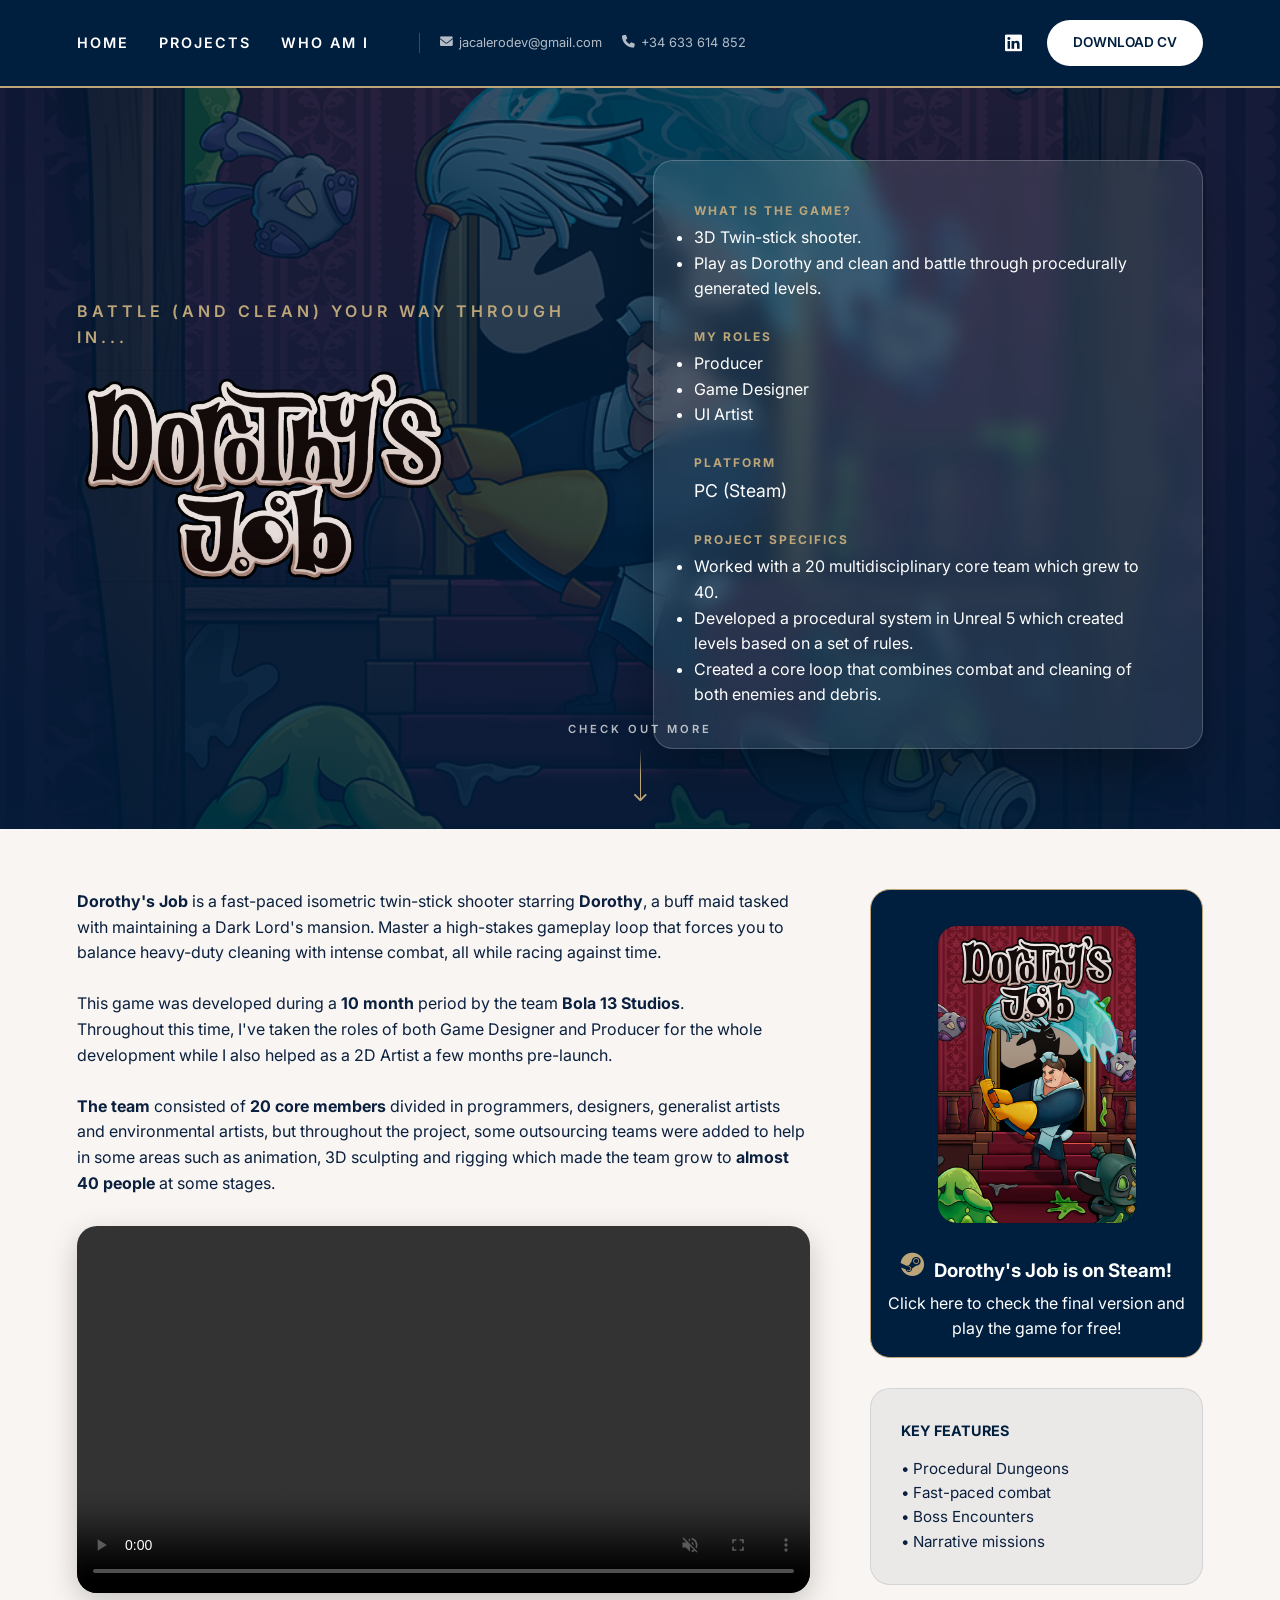
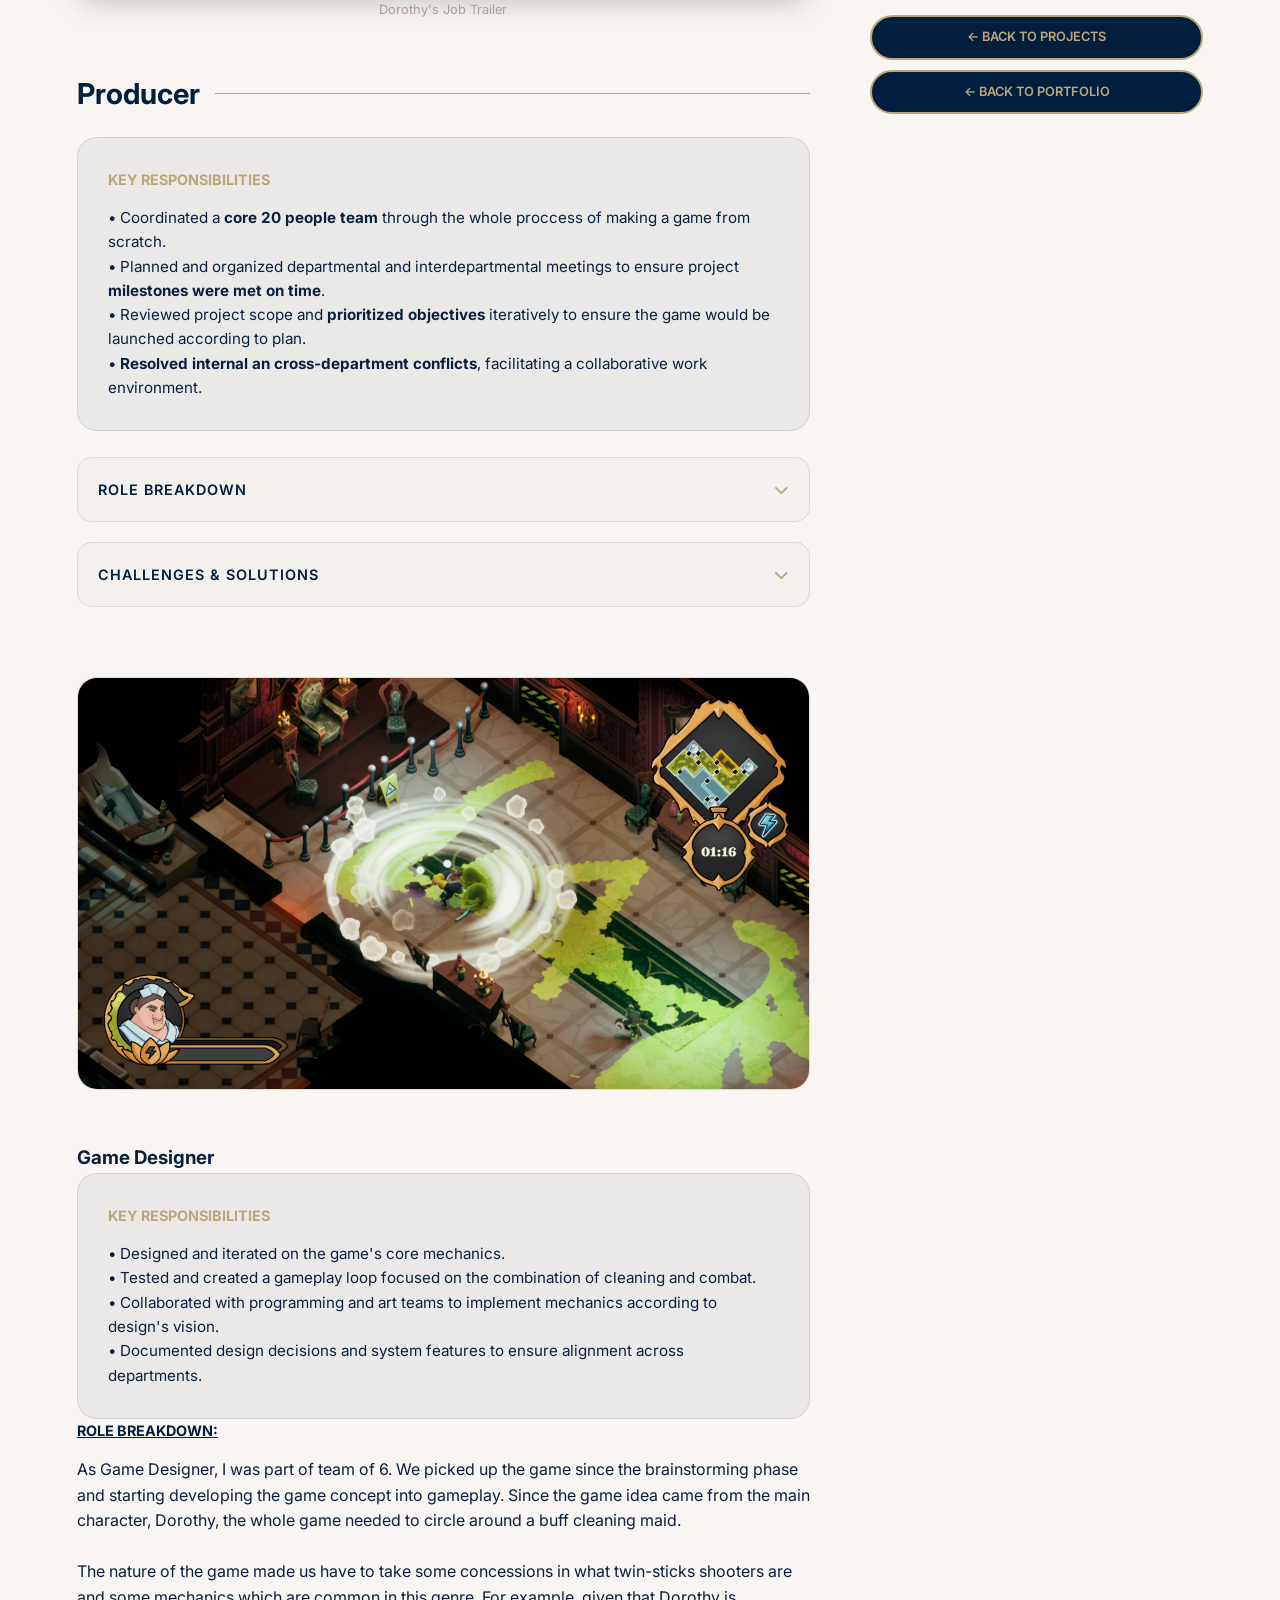
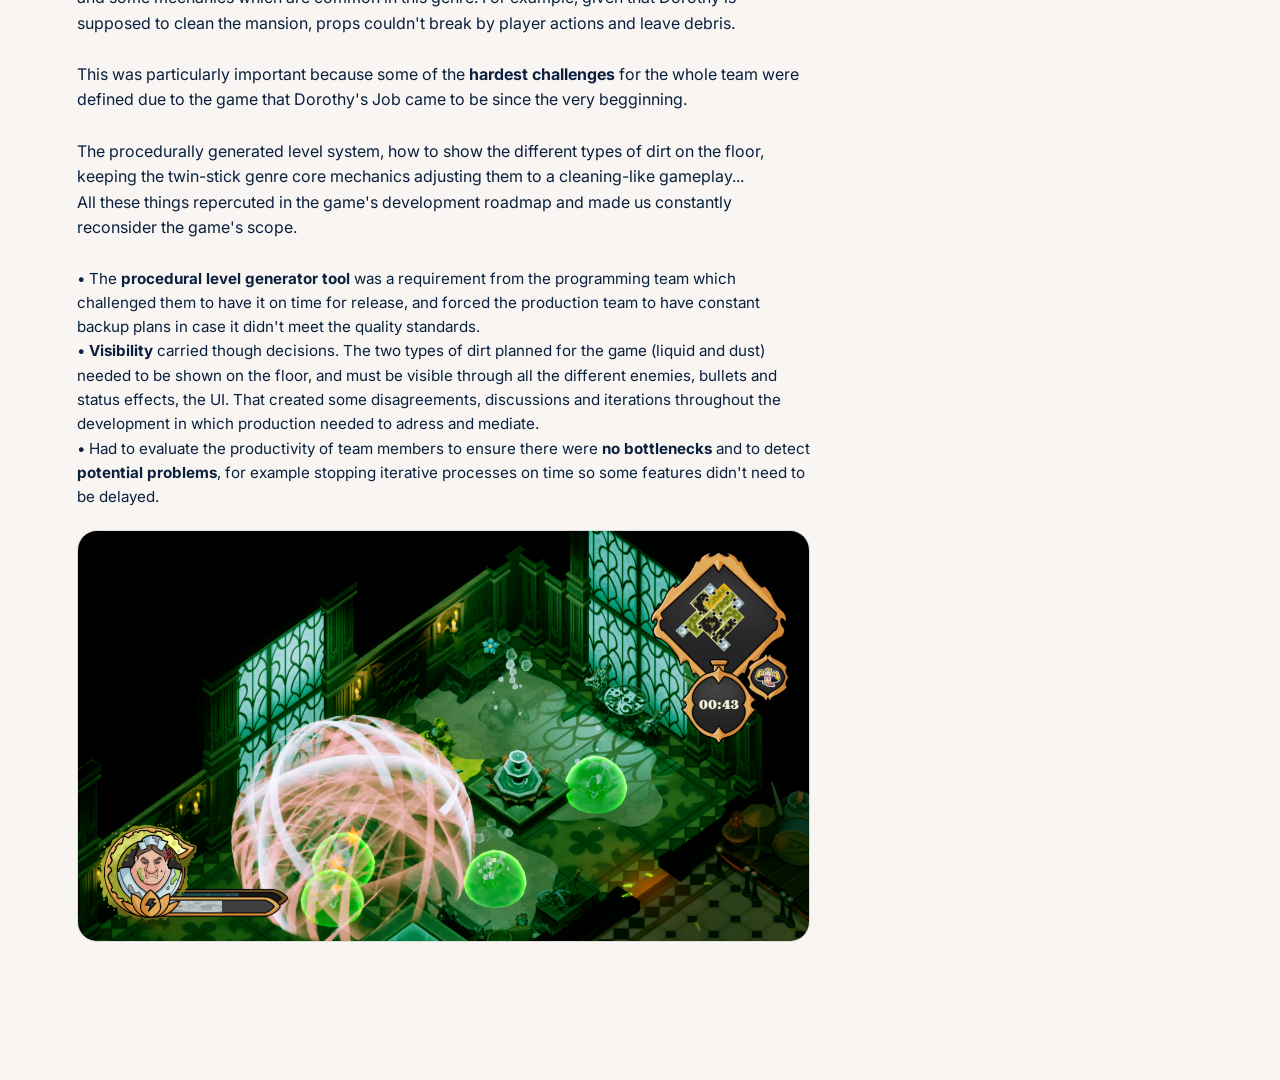
==== commit e5699452: "Dorothy update" ====
--- a/dorothy-project.html
+++ b/dorothy-project.html
@@ -625,7 +625,6 @@
                 <section class="content-section animate-slide delay-1">
                     <div class="project-main-content">
                         <section class="content-section animate-slide delay-1">
-                            <h2>About the game</h2>
                             <p>
                                 <strong>Dorothy's Job</strong> is a fast-paced isometric twin-stick shooter starring <strong>Dorothy</strong>, a buff maid
                                 tasked with maintaining a Dark Lord's mansion. Master a high-stakes gameplay loop that forces you to balance heavy-duty cleaning
@@ -649,8 +648,7 @@
                     </div>
                 </section>
                 <section class="content-section animate-slide delay-2">
-                    <h2>Roles</h2>
-                    <h3 style="font-size: 1.2rem;">Producer</h3>
+                    <h2>Producer</h2>
                     <div class="sidebar-box">
                         <h4 style="margin-bottom: 15px; font-size: 0.9rem; text-transform: uppercase; color: var(--accent-blue);">KEY RESPONSIBILITIES</h4>
                         <p style="font-size: 0.95rem;">
@@ -662,45 +660,55 @@
                     </div>
                     <br>
                     <p>
-                        <h4 style="margin-bottom: 15px; font-size: 0.9rem; text-transform: uppercase; color: var(--nav-navy);"><u>ROLE BREAKDOWN:</u></h4>
-                        As Producer, I coordinated the team from the very start of the project. <br>
-                        The first months we created a production team which ensured the team selected an idea amongst all the brainstormed ones after rating them based
-                        on the teams interests during development. <br><br>
-                        This was particularly important because some of the <strong>hardest challenges</strong> for the whole team were defined due to the game that Dorothy's Job came to be
-                        since the very begginning.<br><br>
-                        The procedurally generated level system, how to show the different types of dirt on the floor, keeping the twin-stick genre core mechanics adjusting
-                        them to a cleaning-like gameplay... <br>All these things repercuted in the game's development roadmap and made us constantly reconsider
-                        the game's scope.
-                        <br><br>
-                    <p style="font-size: 0.95rem;">
-                        • The <strong>procedural level generator tool</strong> was a requirement from the programming team which challenged them to have it on time
-                        for release, and forced the production team to have constant backup plans in case it didn't meet the quality standards.<br>
-                        • <strong>Visibility</strong> carried though decisions. The two types of dirt planned for the game (liquid and dust) needed to be shown on the floor, and must be visible through all
-                        the different enemies, bullets and status effects, the UI. That created some disagreements, discussions and iterations throughout the
-                        development in which production needed to adress and mediate.<br>
-                        • Had to evaluate the productivity of team members to ensure there were <strong>no bottlenecks</strong> and to detect <strong>potential problems</strong>, for example
-                        stopping iterative processes on time so some features didn't need to be delayed.<br>
-                    </p>
-                    /* desplegable */
                     <section class="content-section">
-                        <h2>Additional Information</h2>
-
                         <details class="project-accordion">
-                            <summary>Technical Stack & Tools</summary>
+                            <summary>Role Breakdown</summary>
                             <div class="accordion-content">
-                                <p>For this project, we utilized <strong>Unreal Engine 5</strong> as the core engine, using Blueprints for rapid prototyping and C++ for the procedural generator optimization.</p>
-                                <ul style="margin-top: 10px; padding-left: 20px;">
-                                    <li>Version Control: Perforce (Helix Core)</li>
-                                    <li>Task Management: Jira & Confluence</li>
-                                    <li>Design: Figma for UI Mockups</li>
-                                </ul>
+                                As Producer, I coordinated the team from the very start of the project.<br>
+                                The first months we created a production team which ensured the team selected an idea amongst all the brainstormed ones after rating them based
+                                on the teams interests during development.<br><br>
+                                This was particularly important because some of the <strong>hardest challenges</strong> for the whole team were defined due to the game that Dorothy's Job came to be
+                                since the very begginning.<br><br>
+                                The procedurally generated level system, how to show the different types of dirt on the floor, keeping the twin-stick genre core mechanics adjusting
+                                them to a cleaning-like gameplay... <br>All these things repercuted in the game's development roadmap and made us constantly reconsider
+                                the game's scope.
+                                <br><br>
+                                • <strong>Visibility</strong> carried though decisions. The two types of dirt planned for the game (liquid and dust) needed to be shown on the floor, and must be visible through all
+                                the different enemies, bullets and status effects, the UI. That created some disagreements, discussions and iterations throughout the
+                                development in which production needed to adress and mediate.<br>
+                                • Had to evaluate the productivity of team members to ensure there were <strong>no bottlenecks</strong> and to detect <strong>potential problems</strong>, for example
+                                stopping iterative processes on time so some features didn't need to be delayed.<br>
                             </div>
                         </details>
 
                         <details class="project-accordion">
                             <summary>Challenges & Solutions</summary>
                             <div class="accordion-content">
-                                <p>One of the biggest hurdles was the <strong>visibility system</strong>. With so many enemies and dirt types, the screen could become cluttered. We solved this by implementing a custom shader that outlines key interactive elements when they are covered by VFX.</p>
+                                <p>
+                                    <h3 style="color: var(--nav-navy);font-size: 1.2rem">•<u>The procedurally generated level tool</u></h3>
+                                    <br>
+                                    The procedurally generated levels were a <strong>programming team request</strong> since the start of the game's development.<br><br>
+                                    This affected the project in such a way that the game's beatchart, QA and narrative development couldn't be implemented until
+                                    the programmers managed to develop the level-creating tool and made sure it followed the design team's guidelines properly.<br><br>
+                                    We (the production team) needed to make a tough call and choose whether we <strong>trusted</strong> the programmers to get it on time or we told the
+                                    design team to start designing the levels manually (our plan b, which was close to becoming true), and <strong>loose one of the 
+                                    most charming aspects</strong> of our game.<br><br>
+                                    After a bit of a push and getting dangerously close to the deadline, they managed to pull through and finish it on time and the game
+                                    got a marvelous level generating tool.
+                                    <br><br>
+                                    <h3 style="color: var(--nav-navy);font-size: 1.2rem">•<u>Visibility ingame and color coded information</u></h3>
+                                    <br>
+                                    Due to the game's genre, the design team planned lots of different aspects of the game that needed visual representation
+                                    in game, mostly on the floor which was the part the player saw most of the time. This made it so the art team had some trouble
+                                    whilst deciding how to color code the information.
+
+                                    <ul style="margin-top: 10px; padding-left: 20px;">
+                                        <li>Version Control: Perforce (Helix Core)</li>
+                                        <li>Task Management: Jira & Confluence</li>
+                                        <li>Design: Figma for UI Mockups</li>
+                                    </ul>
+                                </p>
+                                
                             </div>
                         </details>
                     </section>
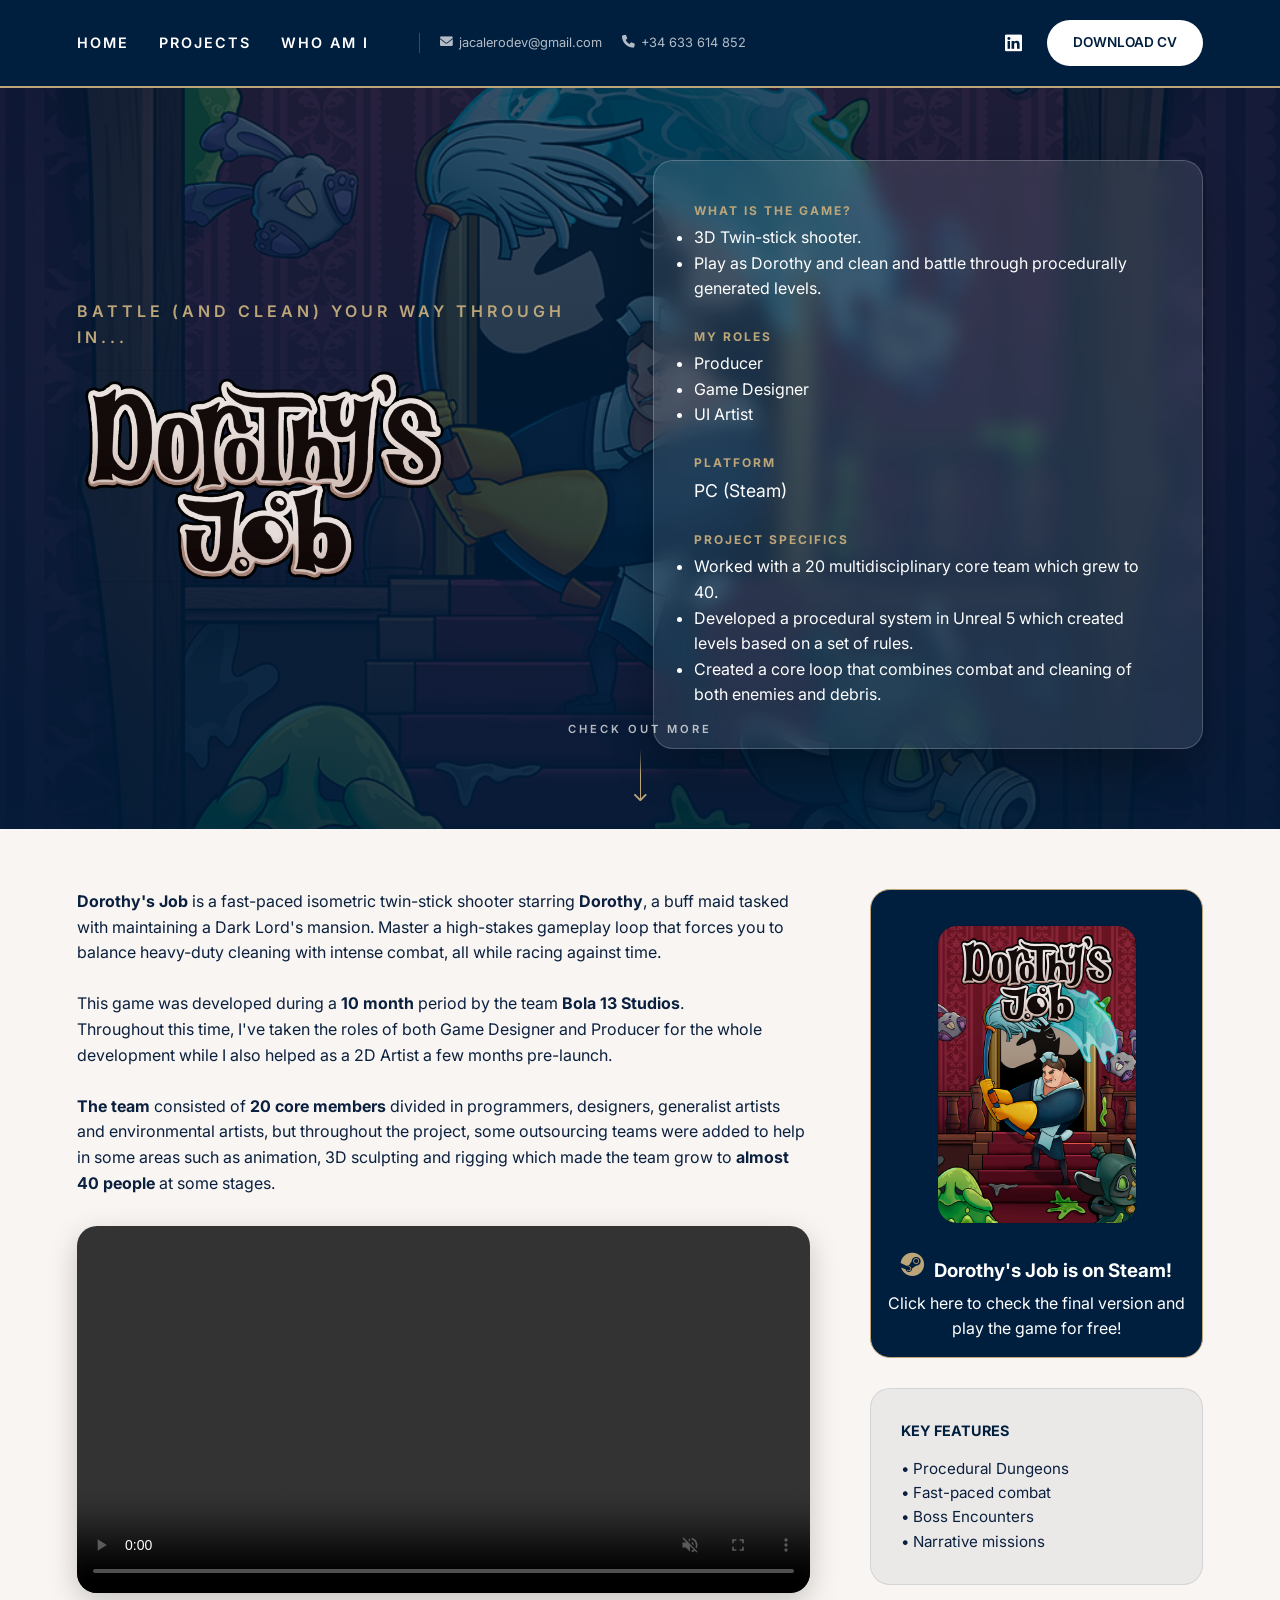
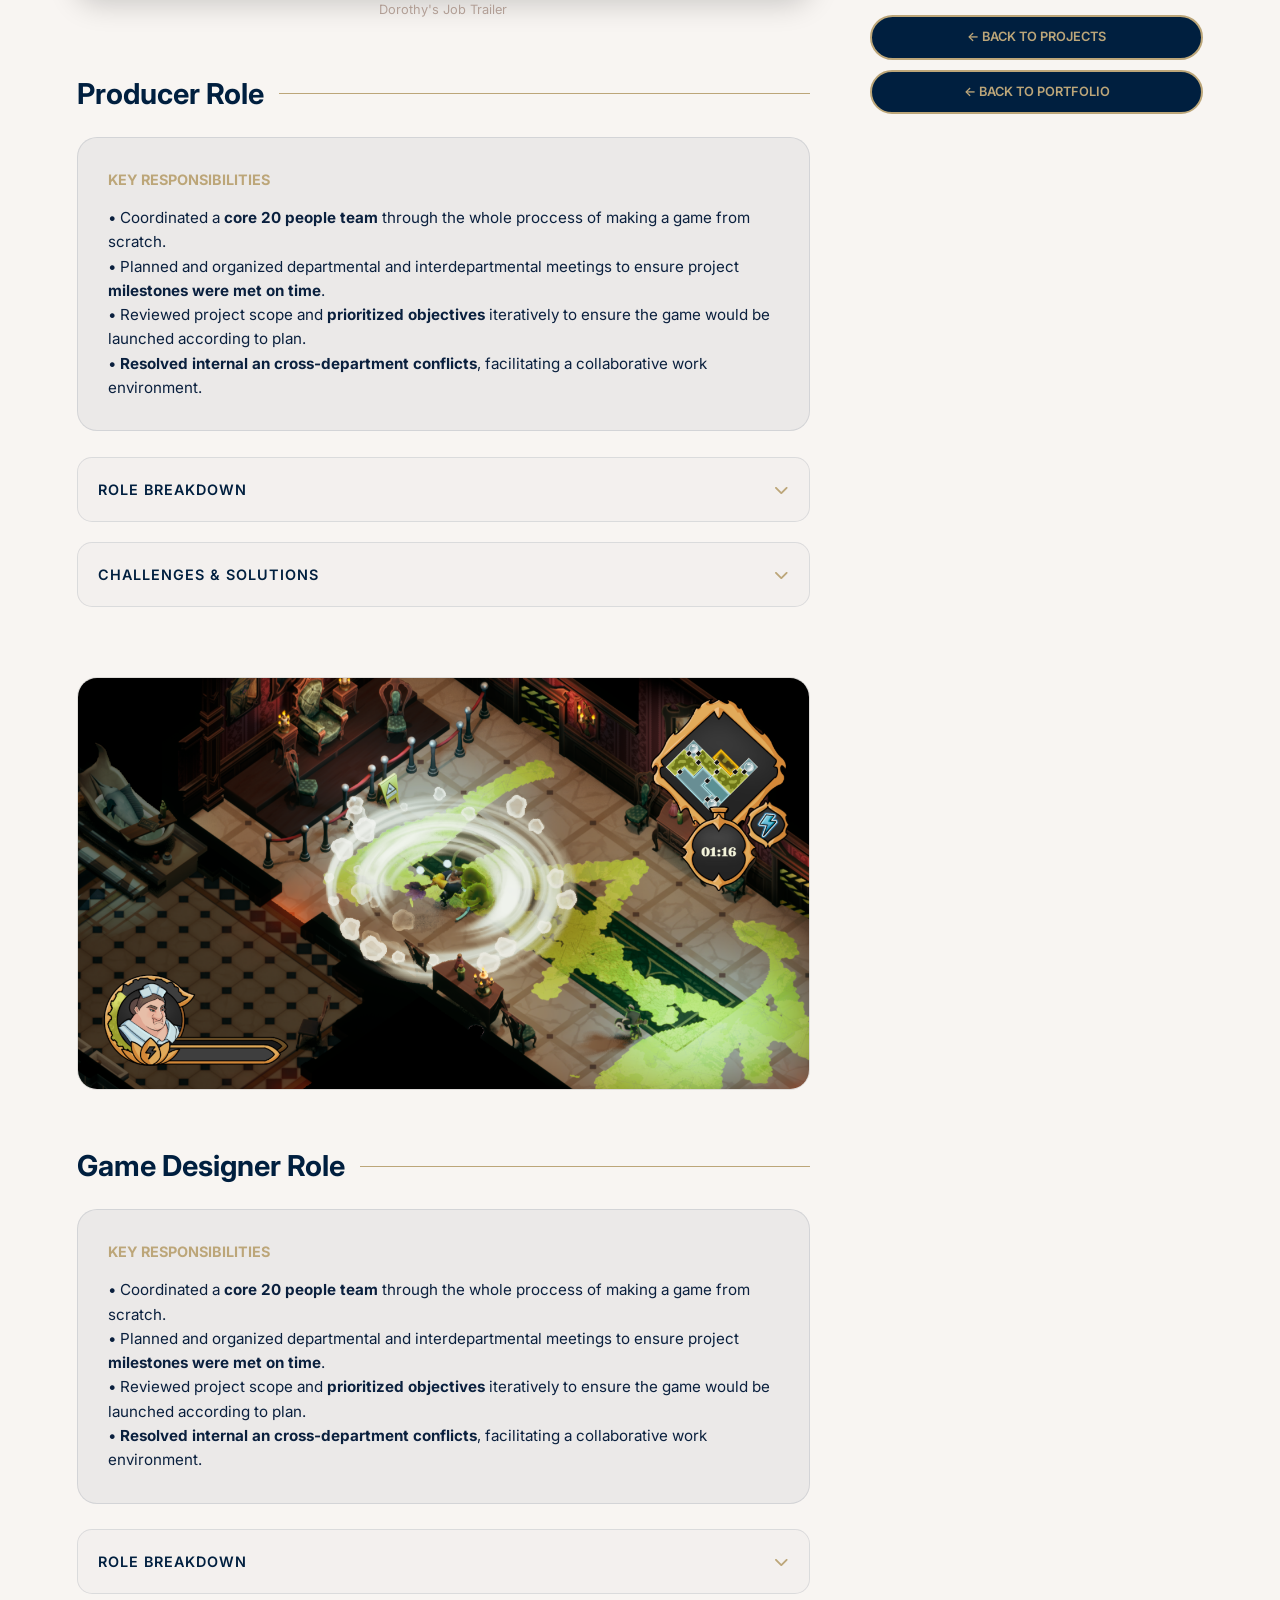
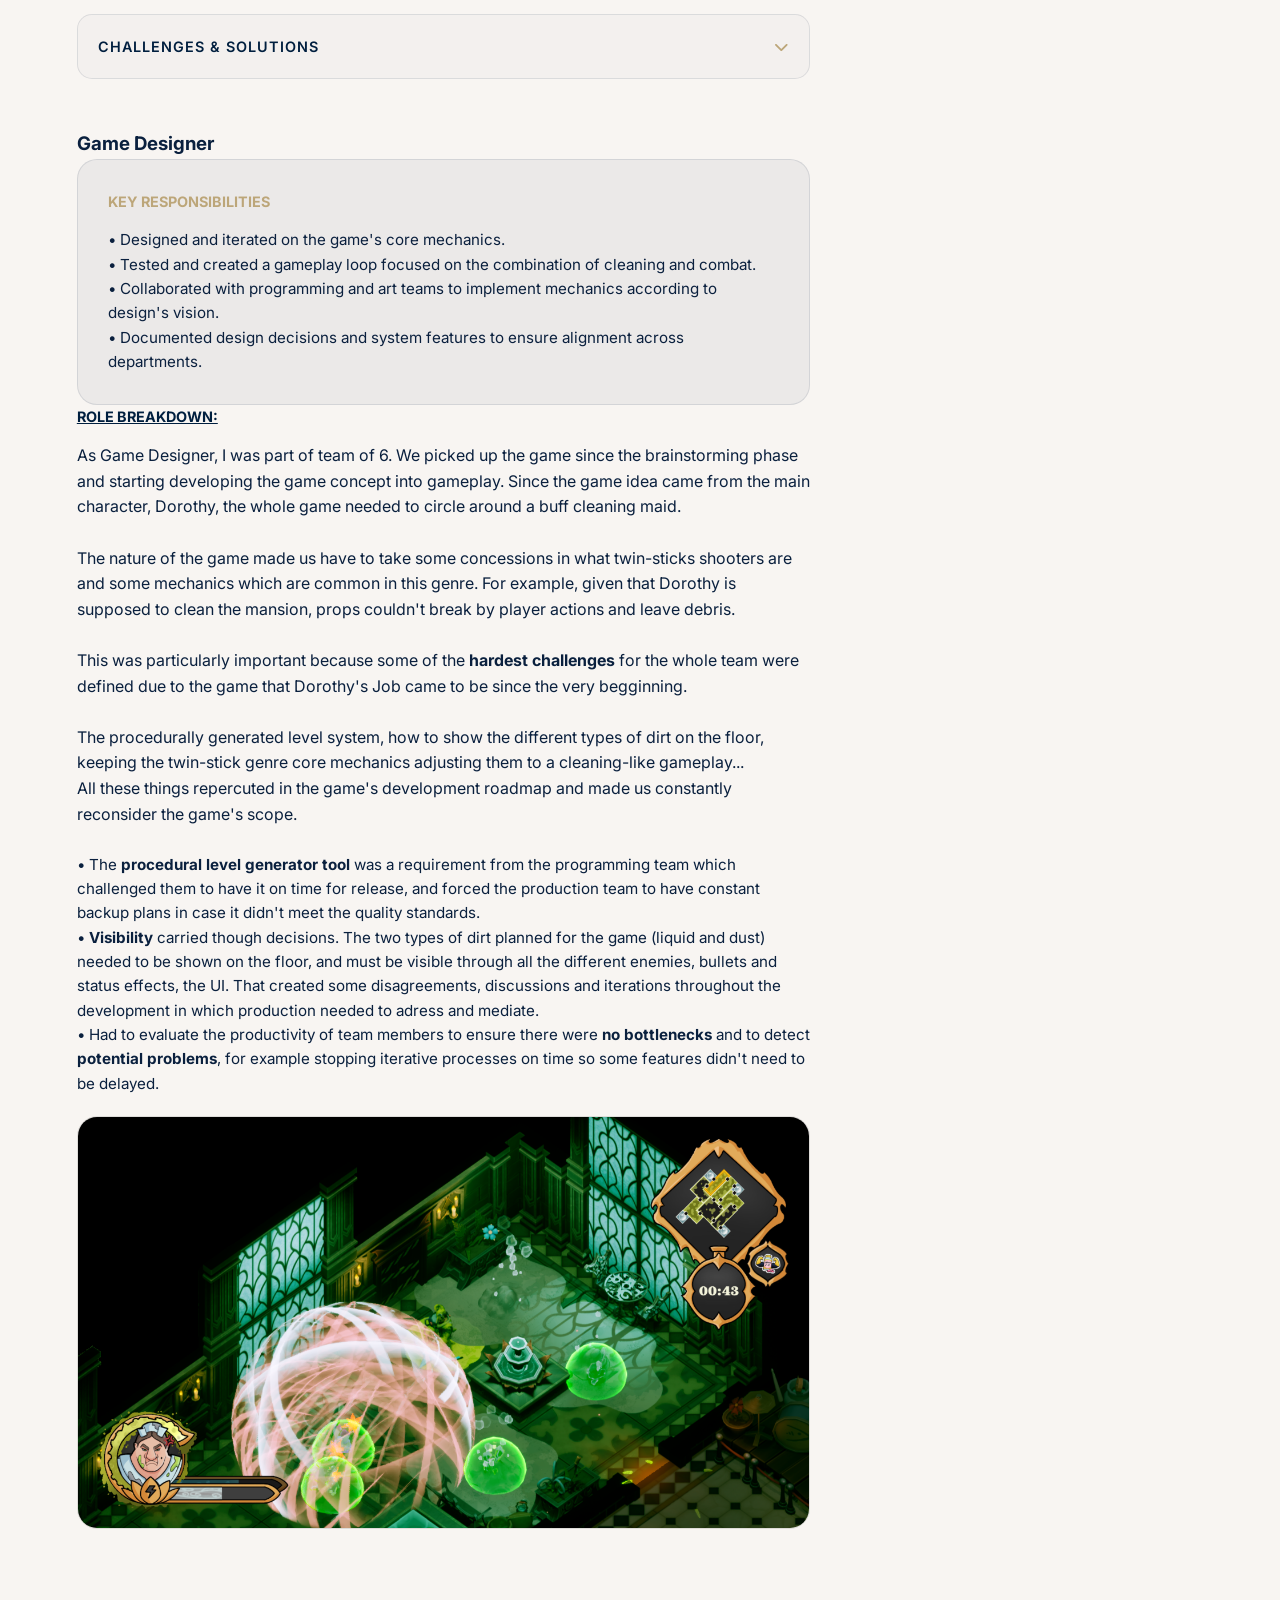
==== commit 07c83cf6: "update producer" ====
--- a/dorothy-project.html
+++ b/dorothy-project.html
@@ -648,7 +648,7 @@
                     </div>
                 </section>
                 <section class="content-section animate-slide delay-2">
-                    <h2>Producer</h2>
+                    <h2>Producer Role</h2>
                     <div class="sidebar-box">
                         <h4 style="margin-bottom: 15px; font-size: 0.9rem; text-transform: uppercase; color: var(--accent-blue);">KEY RESPONSIBILITIES</h4>
                         <p style="font-size: 0.95rem;">
@@ -660,97 +660,172 @@
                     </div>
                     <br>
                     <p>
-                    <section class="content-section">
-                        <details class="project-accordion">
-                            <summary>Role Breakdown</summary>
-                            <div class="accordion-content">
-                                As Producer, I coordinated the team from the very start of the project.<br>
-                                The first months we created a production team which ensured the team selected an idea amongst all the brainstormed ones after rating them based
-                                on the teams interests during development.<br><br>
-                                This was particularly important because some of the <strong>hardest challenges</strong> for the whole team were defined due to the game that Dorothy's Job came to be
-                                since the very begginning.<br><br>
-                                The procedurally generated level system, how to show the different types of dirt on the floor, keeping the twin-stick genre core mechanics adjusting
-                                them to a cleaning-like gameplay... <br>All these things repercuted in the game's development roadmap and made us constantly reconsider
-                                the game's scope.
-                                <br><br>
-                                • <strong>Visibility</strong> carried though decisions. The two types of dirt planned for the game (liquid and dust) needed to be shown on the floor, and must be visible through all
-                                the different enemies, bullets and status effects, the UI. That created some disagreements, discussions and iterations throughout the
-                                development in which production needed to adress and mediate.<br>
-                                • Had to evaluate the productivity of team members to ensure there were <strong>no bottlenecks</strong> and to detect <strong>potential problems</strong>, for example
-                                stopping iterative processes on time so some features didn't need to be delayed.<br>
-                            </div>
-                        </details>
-
-                        <details class="project-accordion">
-                            <summary>Challenges & Solutions</summary>
-                            <div class="accordion-content">
-                                <p>
-                                    <h3 style="color: var(--nav-navy);font-size: 1.2rem">•<u>The procedurally generated level tool</u></h3>
-                                    <br>
-                                    The procedurally generated levels were a <strong>programming team request</strong> since the start of the game's development.<br><br>
-                                    This affected the project in such a way that the game's beatchart, QA and narrative development couldn't be implemented until
-                                    the programmers managed to develop the level-creating tool and made sure it followed the design team's guidelines properly.<br><br>
-                                    We (the production team) needed to make a tough call and choose whether we <strong>trusted</strong> the programmers to get it on time or we told the
-                                    design team to start designing the levels manually (our plan b, which was close to becoming true), and <strong>loose one of the 
-                                    most charming aspects</strong> of our game.<br><br>
-                                    After a bit of a push and getting dangerously close to the deadline, they managed to pull through and finish it on time and the game
-                                    got a marvelous level generating tool.
+                        <section class="content-section">
+                            <details class="project-accordion">
+                                <summary>Role Breakdown</summary>
+                                <div class="accordion-content">
+                                    As Producer, I coordinated the team from the very start of the project.<br>
+                                    The first months we created a production team which ensured the team selected an idea amongst all the brainstormed ones after rating them based
+                                    on the teams interests during development.<br><br>
+                                    This was particularly important because some of the <strong>hardest challenges</strong> for the whole team were defined due to the game that Dorothy's Job came to be
+                                    since the very begginning.<br><br>
+                                    The procedurally generated level system, how to show the different types of dirt on the floor, keeping the twin-stick genre core mechanics adjusting
+                                    them to a cleaning-like gameplay... <br>All these things repercuted in the game's development roadmap and made us constantly reconsider
+                                    the game's scope.
                                     <br><br>
-                                    <h3 style="color: var(--nav-navy);font-size: 1.2rem">•<u>Visibility ingame and color coded information</u></h3>
-                                    <br>
-                                    Due to the game's genre, the design team planned lots of different aspects of the game that needed visual representation
-                                    in game, mostly on the floor which was the part the player saw most of the time. This made it so the art team had some trouble
-                                    whilst deciding how to color code the information.
-
-                                    <ul style="margin-top: 10px; padding-left: 20px;">
-                                        <li>Version Control: Perforce (Helix Core)</li>
-                                        <li>Task Management: Jira & Confluence</li>
-                                        <li>Design: Figma for UI Mockups</li>
-                                    </ul>
-                                </p>
-                                
-                            </div>
-                        </details>
-                    </section>
-                    <img src="images/Dorothy04.png" class="project-image-large" alt="Gameplay screenshot">
+                                    • <strong>Choosing milestones</strong> carried tough decisions. We decided on four different deadlines in which we would
+                                    evaluate our own work. <br> Those dates were; <strong>First Playable</strong> (around 2 months of development),
+                                    <strong>Alpha</strong> (4 months), <strong>Beta</strong> (7 monhs) and <strong>Gold</strong> (final release).
+                                    <br><br>
+                                    • Had to evaluate the productivity of team members to ensure there were <strong>no bottlenecks</strong> and to detect <strong>potential problems</strong>, for example,
+                                    stopping iterative processes on time so some features didn't need to be delayed.<br>
+                                    • Created Task accountability system, documentation and planification in <strong>Notion</strong>. 
+                                    Developed a Gantt Diagram to keep up planification for 20-40 people during 10 months.
+                                </div>
+                            </details>
+
+                            <details class="project-accordion">
+                                <summary>Challenges & Solutions</summary>
+                                <div class="accordion-content">
+                                    <p>
+                                        <h3 style="color: var(--nav-navy);font-size: 1.2rem"><u>We had to iterate until we found our pipeline</u></h3>
+                                        <br>
+                                        <p>When we started the project, the team had never worked together before so my first challenge as producer was to create and establish a pipeline
+                                        that worked for all departments to make sure that everyone could deliver their work on time. <br>
+                                        Due to the nature of each departments tasks, this pipeline was a bit tricky to create. The design team needed a bit of time at the begginning
+                                        to start creating the game's basic core loop and deciding what was going to be in the game, but since we couldn't afford having 
+                                        part of the team in pause we had to plan ahead and start getting work done.<br>
+                                        At first, the design team <strong>changed the game so much in such short time</strong> that the programming team couldn't start getting the system's
+                                        up in engine.
+                                        <br><br>
+                                        The deadlines helped us to affirm the game concept and get some things carved in stone. The first great milestone, the <strong>First Playable</strong>
+                                        , was a prove of concept that helped us define what was Dorothy's Job going to be and most important, <strong>what it wasn't</strong>. <br><br>
+                                        The milestones helped the team create a common idea of the finished product and made us share that vision, as well as help us, the producers,
+                                        ensure the direction and decisions we took were working towards a defined game.
+                                        </p>
+                                        <br>
+                                        <h3 style="color: var(--nav-navy);font-size: 1.2rem"><u>Conflicts between departments</u></h3>
+                                        <br>
+                                        Some game's characteristics required features that could jeopardize the whole project and resulted in tension and conflicts between team members.
+                                        As an example of this, the procedurally generated level idea that the programming team decided to take as a challenge, while adding so much 
+                                        to the game, compromised aspects regarding other departments.<br> Due to this programming decision, the art team was tasked with creating enough
+                                        rooms to fill the pool, to make sure the algorithm had enough rooms to create different levels. The design team planned that at least <strong>50 rooms</strong> were
+                                        needed to feed the level generation so the 3D team needed to create models, dress and illuminate that many rooms before we could make sure
+                                        the system worked as we wanted to.<br>
+                                        This compromises built up tension for some members of the team, to the point that some disagreements and stress materialized into fights
+                                        in which I, as producer, had to mediate and solve.
+
+                                    </p>
+
+                                </div>
+                            </details>
+                        </section>
+                        <img src="images/Dorothy04.png" class="project-image-large" alt="Gameplay screenshot">
                     </p>
                     <br>
-                    <h3>Game Designer</h3>
-                    <div class="sidebar-box">
-                        <h4 style="margin-bottom: 15px; font-size: 0.9rem; text-transform: uppercase; color: var(--accent-blue);">KEY RESPONSIBILITIES</h4>
+                    <section class="content-section animate-slide delay-2">
+                        <h2>Game Designer Role</h2>
+                        <div class="sidebar-box">
+                            <h4 style="margin-bottom: 15px; font-size: 0.9rem; text-transform: uppercase; color: var(--accent-blue);">KEY RESPONSIBILITIES</h4>
+                            <p style="font-size: 0.95rem;">
+                                • Coordinated a <strong>core 20 people team</strong> through the whole proccess of making a game from scratch.<br>
+                                • Planned and organized departmental and interdepartmental meetings to ensure project <strong>milestones were met on time</strong>.<br>
+                                • Reviewed project scope and <strong>prioritized objectives</strong> iteratively to ensure the game would be launched according to plan.<br>
+                                • <strong>Resolved internal an cross-department conflicts</strong>, facilitating a collaborative work environment.
+                            </p>
+                        </div>
+                        <br>
+                        <p>
+                            <section class="content-section">
+                                <details class="project-accordion">
+                                    <summary>Role Breakdown</summary>
+                                    <div class="accordion-content">
+                                        As Producer, I coordinated the team from the very start of the project.<br>
+                                        The first months we created a production team which ensured the team selected an idea amongst all the brainstormed ones after rating them based
+                                        on the teams interests during development.<br><br>
+                                        This was particularly important because some of the <strong>hardest challenges</strong> for the whole team were defined due to the game that Dorothy's Job came to be
+                                        since the very begginning.<br><br>
+                                        The procedurally generated level system, how to show the different types of dirt on the floor, keeping the twin-stick genre core mechanics adjusting
+                                        them to a cleaning-like gameplay... <br>All these things repercuted in the game's development roadmap and made us constantly reconsider
+                                        the game's scope.
+                                        <br><br>
+                                        • <strong>Visibility</strong> carried though decisions. The two types of dirt planned for the game (liquid and dust) needed to be shown on the floor, and must be visible through all
+                                        the different enemies, bullets and status effects, the UI. That created some disagreements, discussions and iterations throughout the
+                                        development in which production needed to adress and mediate.<br>
+                                        • Had to evaluate the productivity of team members to ensure there were <strong>no bottlenecks</strong> and to detect <strong>potential problems</strong>, for example
+                                        stopping iterative processes on time so some features didn't need to be delayed.<br>
+                                    </div>
+                                </details>
+
+                                <details class="project-accordion">
+                                    <summary>Challenges & Solutions</summary>
+                                    <div class="accordion-content">
+                                        <p>
+                                            <h3 style="color: var(--nav-navy);font-size: 1.2rem">•<u>The procedurally generated level tool</u></h3>
+                                            <br>
+                                            The procedurally generated levels were a <strong>programming team request</strong> since the start of the game's development.<br><br>
+                                            This affected the project in such a way that the game's beatchart, QA and narrative development couldn't be implemented until
+                                            the programmers managed to develop the level-creating tool and made sure it followed the design team's guidelines properly.<br><br>
+                                            We (the production team) needed to make a tough call and choose whether we <strong>trusted</strong> the programmers to get it on time or we told the
+                                            design team to start designing the levels manually (our plan b, which was close to becoming true), and <strong>
+                                                loose one of the
+                                                most charming aspects
+                                            </strong> of our game.<br><br>
+                                            After a bit of a push and getting dangerously close to the deadline, they managed to pull through and finish it on time and the game
+                                            got a marvelous level generating tool.
+                                            <br><br>
+                                            <h3 style="color: var(--nav-navy);font-size: 1.2rem">•<u>Visibility ingame and color coded information</u></h3>
+                                            <br>
+                                            Due to the game's genre, the design team planned lots of different aspects of the game that needed visual representation
+                                            in game, mostly on the floor which was the part the player saw most of the time. This made it so the art team had some trouble
+                                            whilst deciding how to color code the information.
+
+                                            <ul style="margin-top: 10px; padding-left: 20px;">
+                                                <li>Version Control: Perforce (Helix Core)</li>
+                                                <li>Task Management: Jira & Confluence</li>
+                                                <li>Design: Figma for UI Mockups</li>
+                                            </ul>
+                                        </p>
+
+                                    </div>
+                                </details>
+                            </section>
+                            <h3>Game Designer</h3>
+                            <div class="sidebar-box">
+                                <h4 style="margin-bottom: 15px; font-size: 0.9rem; text-transform: uppercase; color: var(--accent-blue);">KEY RESPONSIBILITIES</h4>
+                                <p style="font-size: 0.95rem;">
+                                    • Designed and iterated on the game's core mechanics.<br>
+                                    • Tested and created a gameplay loop focused on the combination of cleaning and combat.<br>
+                                    • Collaborated with programming and art teams to implement mechanics according to design's vision.<br>
+                                    • Documented design decisions and system features to ensure alignment across departments.
+                                </p>
+                            </div>
+                        <p>
+                            <h4 style="margin-bottom: 15px; font-size: 0.9rem; text-transform: uppercase; color: var(--nav-navy);"><u>ROLE BREAKDOWN:</u></h4>
+                            As Game Designer, I was part of team of 6. We picked up the game since the brainstorming phase and starting developing the game concept
+                            into gameplay. Since the game idea came from the main character, Dorothy, the whole game needed to circle around a buff cleaning maid.<br><br>
+
+                            The nature of the game made us have to take some concessions in what twin-sticks shooters are and some mechanics which are common in
+                            this genre. For example, given that Dorothy is supposed to clean the mansion, props couldn't break by player actions and leave debris.<br><br>
+                            This was particularly important because some of the <strong>hardest challenges</strong> for the whole team were defined due to the game that Dorothy's Job came to be
+                            since the very begginning.<br><br>
+                            The procedurally generated level system, how to show the different types of dirt on the floor, keeping the twin-stick genre core mechanics adjusting
+                            them to a cleaning-like gameplay... <br>All these things repercuted in the game's development roadmap and made us constantly reconsider
+                            the game's scope.
+                            <br><br>
                         <p style="font-size: 0.95rem;">
-                            • Designed and iterated on the game's core mechanics.<br>
-                            • Tested and created a gameplay loop focused on the combination of cleaning and combat.<br>
-                            • Collaborated with programming and art teams to implement mechanics according to design's vision.<br>
-                            • Documented design decisions and system features to ensure alignment across departments.
+                            • The <strong>procedural level generator tool</strong> was a requirement from the programming team which challenged them to have it on time
+                            for release, and forced the production team to have constant backup plans in case it didn't meet the quality standards.<br>
+                            • <strong>Visibility</strong> carried though decisions. The two types of dirt planned for the game (liquid and dust) needed to be shown on the floor, and must be visible through all
+                            the different enemies, bullets and status effects, the UI. That created some disagreements, discussions and iterations throughout the
+                            development in which production needed to adress and mediate.<br>
+                            • Had to evaluate the productivity of team members to ensure there were <strong>no bottlenecks</strong> and to detect <strong>potential problems</strong>, for example
+                            stopping iterative processes on time so some features didn't need to be delayed.<br>
+
                         </p>
-                    </div>
-                    <p>
-                        <h4 style="margin-bottom: 15px; font-size: 0.9rem; text-transform: uppercase; color: var(--nav-navy);"><u>ROLE BREAKDOWN:</u></h4>
-                        As Game Designer, I was part of team of 6. We picked up the game since the brainstorming phase and starting developing the game concept
-                        into gameplay. Since the game idea came from the main character, Dorothy, the whole game needed to circle around a buff cleaning maid.<br><br>
-
-                        The nature of the game made us have to take some concessions in what twin-sticks shooters are and some mechanics which are common in
-                        this genre. For example, given that Dorothy is supposed to clean the mansion, props couldn't break by player actions and leave debris.<br><br>
-                        This was particularly important because some of the <strong>hardest challenges</strong> for the whole team were defined due to the game that Dorothy's Job came to be
-                        since the very begginning.<br><br>
-                        The procedurally generated level system, how to show the different types of dirt on the floor, keeping the twin-stick genre core mechanics adjusting
-                        them to a cleaning-like gameplay... <br>All these things repercuted in the game's development roadmap and made us constantly reconsider
-                        the game's scope.
-                        <br><br>
-                    <p style="font-size: 0.95rem;">
-                        • The <strong>procedural level generator tool</strong> was a requirement from the programming team which challenged them to have it on time
-                        for release, and forced the production team to have constant backup plans in case it didn't meet the quality standards.<br>
-                        • <strong>Visibility</strong> carried though decisions. The two types of dirt planned for the game (liquid and dust) needed to be shown on the floor, and must be visible through all
-                        the different enemies, bullets and status effects, the UI. That created some disagreements, discussions and iterations throughout the
-                        development in which production needed to adress and mediate.<br>
-                        • Had to evaluate the productivity of team members to ensure there were <strong>no bottlenecks</strong> and to detect <strong>potential problems</strong>, for example
-                        stopping iterative processes on time so some features didn't need to be delayed.<br>
-
-                    </p>
-                    <img src="images/Dorothy05.png" class="project-image-large" alt="Gameplay screenshot">
-                </section>
-            </div>
+                        <img src="images/Dorothy05.png" class="project-image-large" alt="Gameplay screenshot">
+                    </section>
+</div>
 
             <aside class="project-sidebar animate-slide delay-3">
                     <a href="https://store.steampowered.com/app/3926730/Dorothys_Job/" target="_blank" class="action-card">
